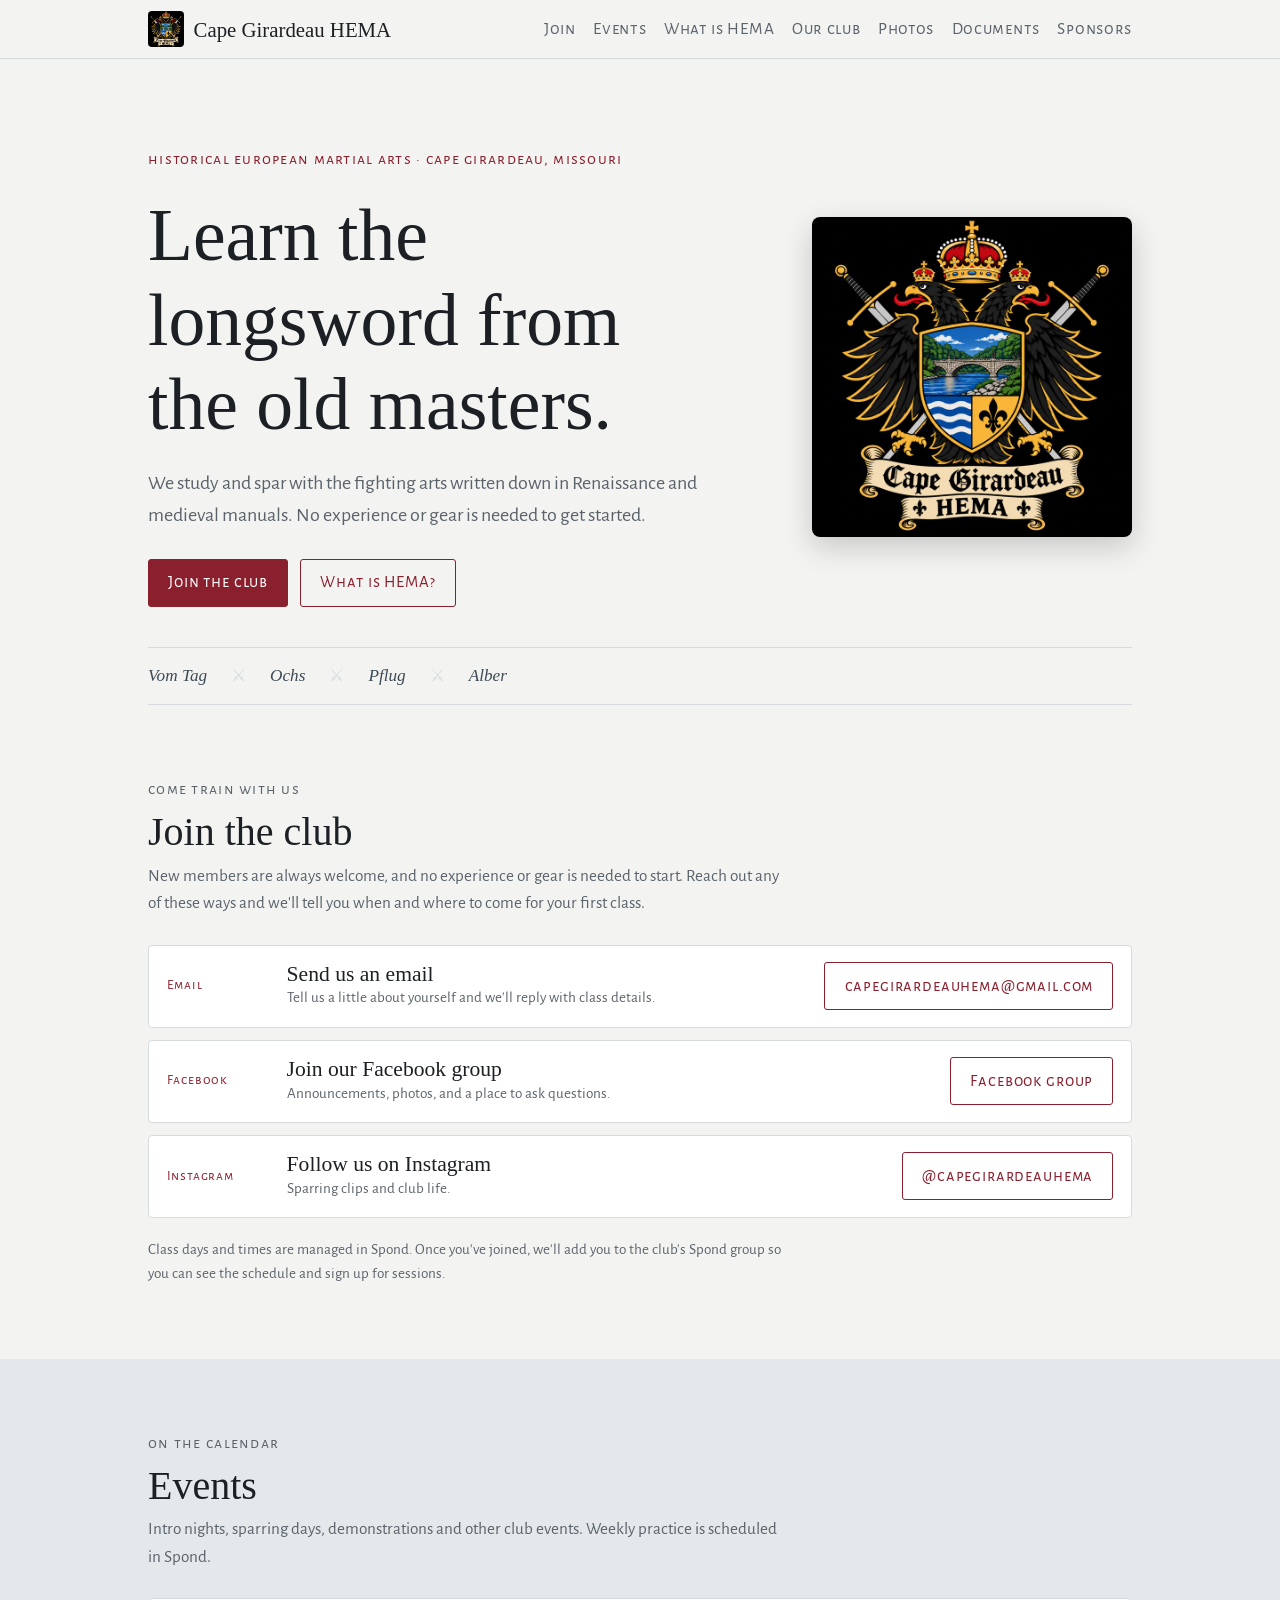
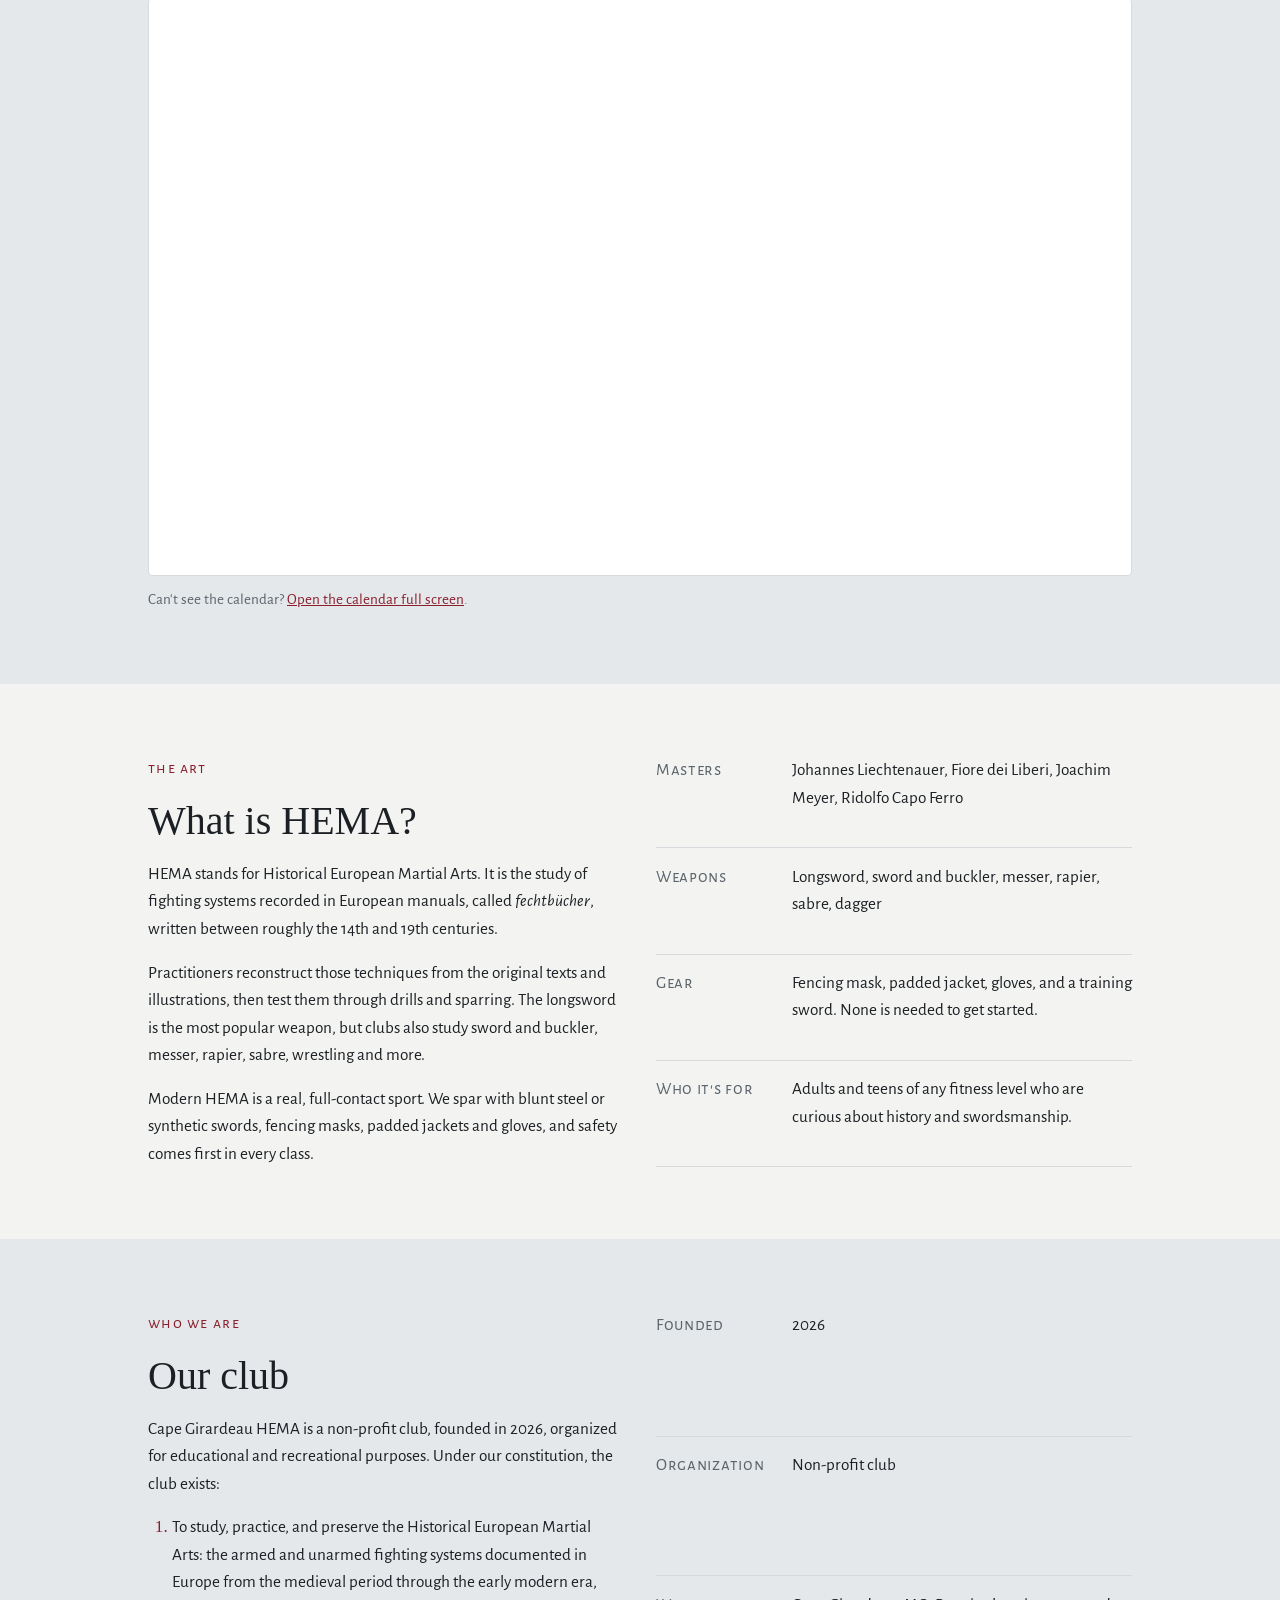
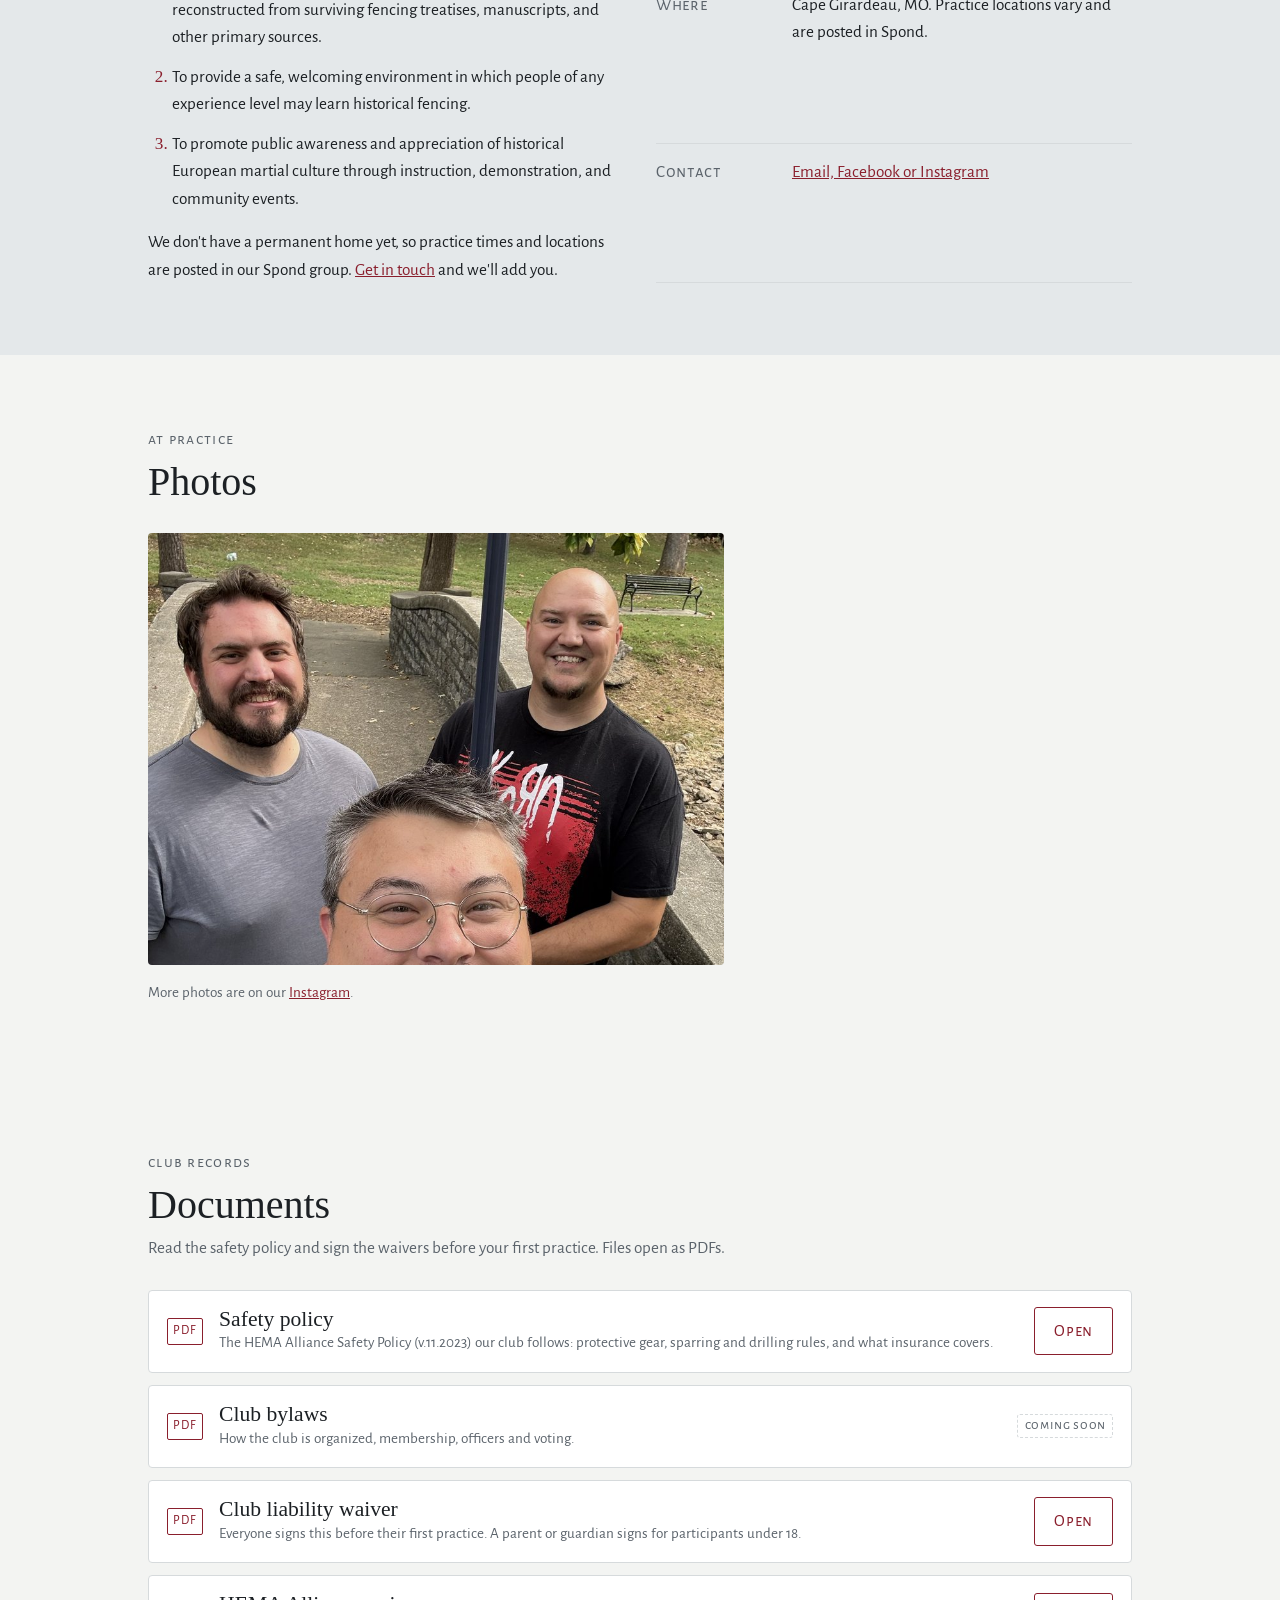
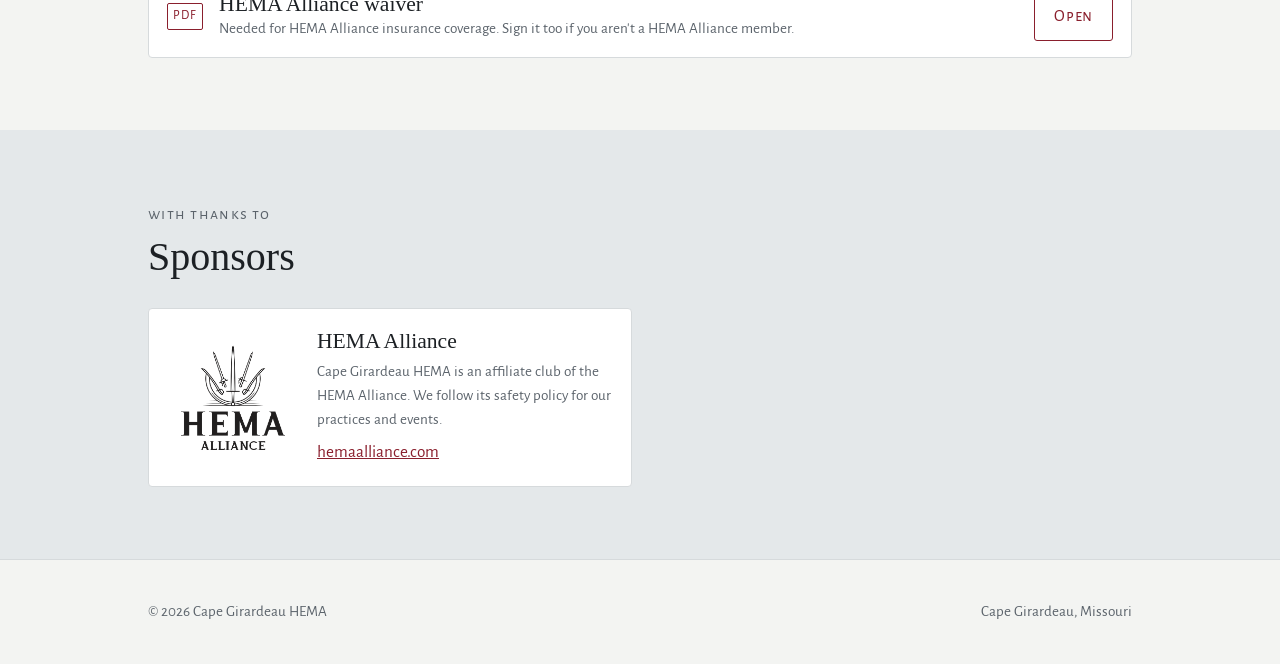
==== index.html @ b33a2246 "Link the calendar fallback to the public view, which works without a Google login Co-Authored-By: Cl" ====
<!doctype html>
<html lang="en">
<head>
<meta charset="utf-8">
<meta name="viewport" content="width=device-width, initial-scale=1, viewport-fit=cover">
<title>Cape Girardeau HEMA</title>
<meta name="description" content="Historical European martial arts classes in Cape Girardeau, Missouri. Longsword and more, beginners welcome.">
<link rel="preconnect" href="https://fonts.googleapis.com">
<link rel="preconnect" href="https://fonts.gstatic.com" crossorigin>
<link rel="stylesheet" href="https://fonts.googleapis.com/css2?family=Alegreya+Sans+SC&family=Alegreya+Sans:ital,wght@0,400;0,600;1,400&family=IM+Fell+English:ital@0;1&display=swap">
<link rel="icon" href="assets/logo-small.png" type="image/png">
<link rel="apple-touch-icon" href="assets/apple-touch-icon.png">
<link rel="stylesheet" href="assets/styles.css">
</head>
<body>
<!--PREVIEW-START-->
<nav class="site-nav" aria-label="Main">
  <div class="wrap">
    <a class="brand" href="#top">
      <img class="logo" src="assets/logo-small.png" alt="" width="36" height="36">
      Cape Girardeau HEMA
    </a>
    <ul>
      <li><a href="#join">Join</a></li>
      <li><a href="#events">Events</a></li>
      <li><a href="#hema">What is HEMA</a></li>
      <li><a href="#club">Our club</a></li>
      <li><a href="#photos">Photos</a></li>
      <li><a href="#documents">Documents</a></li>
      <li><a href="#sponsors">Sponsors</a></li>
    </ul>
  </div>
</nav>

<header class="hero" id="top">
  <div class="wrap hero-grid">
    <div class="hero-text">
    <p class="eyebrow">historical european martial arts · cape girardeau, missouri</p>
    <h1>Learn the longsword from the old masters.</h1>
    <p class="lede">We study and spar with the fighting arts written down in Renaissance and medieval manuals. No experience or gear is needed to get started.</p>
    <div class="cta-row">
      <a class="btn btn-primary" href="#join">Join the club</a>
      <a class="btn btn-secondary" href="#hema">What is HEMA?</a>
    </div>
    </div>
    <img class="hero-logo" src="assets/logo.jpg" alt="Cape Girardeau HEMA crest: a crowned double-headed eagle with crossed longswords, holding a shield showing a stone bridge over a river, waves and a fleur-de-lis" width="720" height="720">
  </div>
</header>

<div class="wrap">
  <div class="guards" aria-label="The four guards of the Liechtenauer tradition">
    <span>Vom Tag</span><span>Ochs</span><span>Pflug</span><span>Alber</span>
  </div>
</div>

<section id="join">
  <div class="wrap">
    <div class="section-head">
      <p class="eyebrow">come train with us</p>
      <h2>Join the club</h2>
      <p>New members are always welcome, and no experience or gear is needed to start. Reach out any of these ways and we'll tell you when and where to come for your first class.</p>
    </div>
    <ul class="join-ways">
      <li class="join-way">
        <span class="icon">Email</span>
        <div><h3>Send us an email</h3><p class="desc">Tell us a little about yourself and we'll reply with class details.</p></div>
        <a class="btn btn-secondary" href="mailto:capegirardeauhema@gmail.com">capegirardeauhema@gmail.com</a>
      </li>
      <li class="join-way">
        <span class="icon">Facebook</span>
        <div><h3>Join our Facebook group</h3><p class="desc">Announcements, photos, and a place to ask questions.</p></div>
        <a class="btn btn-secondary" href="https://www.facebook.com/share/g/1E4Ypmv4eF/" rel="noopener">Facebook group</a>
      </li>
      <li class="join-way">
        <span class="icon">Instagram</span>
        <div><h3>Follow us on Instagram</h3><p class="desc">Sparring clips and club life.</p></div>
        <a class="btn btn-secondary" href="https://www.instagram.com/capegirardeauhema/" rel="noopener">@capegirardeauhema</a>
      </li>
    </ul>
    <p class="form-note join-note">Class days and times are managed in Spond. Once you've joined, we'll add you to the club's Spond group so you can see the schedule and sign up for sessions.</p>
  </div>
</section>

<section id="events" class="band">
  <div class="wrap">
    <div class="section-head">
      <p class="eyebrow">on the calendar</p>
      <h2>Events</h2>
      <p>Intro nights, sparring days, demonstrations and other club events. Weekly practice is scheduled in Spond.</p>
    </div>
    <div class="calendar">
      <!--CALENDAR-START-->
      <iframe title="Cape Girardeau HEMA events calendar" src="https://calendar.google.com/calendar/embed?src=capegirardeauhema%40gmail.com&amp;ctz=America%2FChicago&amp;mode=MONTH&amp;showPrint=0&amp;showTitle=0" loading="lazy"></iframe>
      <!--CALENDAR-END-->
    </div>
    <p class="form-note calendar-note">Can't see the calendar? <a href="https://calendar.google.com/calendar/embed?src=capegirardeauhema%40gmail.com&amp;ctz=America%2FChicago&amp;mode=MONTH" target="_blank" rel="noopener">Open the calendar full screen</a>.</p>
  </div>
</section>

<section id="hema">
  <div class="wrap two-col">
    <div class="prose">
      <p class="eyebrow">the art</p>
      <h2>What is HEMA?</h2>
      <p>HEMA stands for Historical European Martial Arts. It is the study of fighting systems recorded in European manuals, called <em>fechtbücher</em>, written between roughly the 14th and 19th centuries.</p>
      <p>Practitioners reconstruct those techniques from the original texts and illustrations, then test them through drills and sparring. The longsword is the most popular weapon, but clubs also study sword and buckler, messer, rapier, sabre, wrestling and more.</p>
      <p>Modern HEMA is a real, full-contact sport. We spar with blunt steel or synthetic swords, fencing masks, padded jackets and gloves, and safety comes first in every class.</p>
    </div>
    <dl class="facts">
      <div><dt>Masters</dt><dd>Johannes Liechtenauer, Fiore dei Liberi, Joachim Meyer, Ridolfo Capo Ferro</dd></div>
      <div><dt>Weapons</dt><dd>Longsword, sword and buckler, messer, rapier, sabre, dagger</dd></div>
      <div><dt>Gear</dt><dd>Fencing mask, padded jacket, gloves, and a training sword. None is needed to get started.</dd></div>
      <div><dt>Who it's for</dt><dd>Adults and teens of any fitness level who are curious about history and swordsmanship.</dd></div>
    </dl>
  </div>
</section>

<section id="club" class="band">
  <div class="wrap two-col">
    <div class="prose">
      <p class="eyebrow">who we are</p>
      <h2>Our club</h2>
      <p>Cape Girardeau HEMA is a non-profit club, founded in 2026, organized for educational and recreational purposes. Under our constitution, the club exists:</p>
      <ol class="purposes">
        <li>To study, practice, and preserve the Historical European Martial Arts: the armed and unarmed fighting systems documented in Europe from the medieval period through the early modern era, reconstructed from surviving fencing treatises, manuscripts, and other primary sources.</li>
        <li>To provide a safe, welcoming environment in which people of any experience level may learn historical fencing.</li>
        <li>To promote public awareness and appreciation of historical European martial culture through instruction, demonstration, and community events.</li>
      </ol>
      <p>We don't have a permanent home yet, so practice times and locations are posted in our Spond group. <a href="#join">Get in touch</a> and we'll add you.</p>
    </div>
    <dl class="facts">
      <div><dt>Founded</dt><dd>2026</dd></div>
      <div><dt>Organization</dt><dd>Non-profit club</dd></div>
      <div><dt>Where</dt><dd>Cape Girardeau, MO. Practice locations vary and are posted in Spond.</dd></div>
      <div><dt>Contact</dt><dd><a href="#join">Email, Facebook or Instagram</a></dd></div>
    </dl>
  </div>
</section>

<section id="photos">
  <div class="wrap">
    <div class="section-head">
      <p class="eyebrow">at practice</p>
      <h2>Photos</h2>
    </div>
    <!-- To add a photo: save it in assets/photos/ and add another line like
         <figure class="photo"><img src="assets/photos/your-photo.jpg" alt="Short description" loading="lazy"></figure> -->
    <div class="gallery">
      <figure class="photo"><img src="assets/photos/members-at-the-park.jpg" alt="Three club members smiling together on a stone footbridge in a park" loading="lazy" style="object-position: 50% 35%"></figure>
    </div>
    <p class="form-note photo-note">More photos are on our <a href="https://www.instagram.com/capegirardeauhema/" rel="noopener">Instagram</a>.</p>
  </div>
</section>

<section id="documents">
  <div class="wrap">
    <div class="section-head">
      <p class="eyebrow">club records</p>
      <h2>Documents</h2>
      <p>Read the safety policy and sign the waivers before your first practice. Files open as PDFs.</p>
    </div>
    <ul class="docs">
      <li class="doc">
        <span class="icon">PDF</span>
        <div><h3>Safety policy</h3><p class="desc">The HEMA Alliance Safety Policy (v.11.2023) our club follows: protective gear, sparring and drilling rules, and what insurance covers.</p></div>
        <a class="btn btn-secondary" href="documents/safety-policy.pdf" target="_blank" rel="noopener">Open</a>
      </li>
      <li class="doc">
        <span class="icon">PDF</span>
        <div><h3>Club bylaws</h3><p class="desc">How the club is organized, membership, officers and voting.</p></div>
        <span class="placeholder">coming soon</span>
        <!-- When the PDF is ready, replace the span above with:
             <a class="btn btn-secondary" href="documents/bylaws.pdf" target="_blank" rel="noopener">Open</a> -->
      </li>
      <li class="doc">
        <span class="icon">PDF</span>
        <div><h3>Club liability waiver</h3><p class="desc">Everyone signs this before their first practice. A parent or guardian signs for participants under 18.</p></div>
        <a class="btn btn-secondary" href="documents/waiver.pdf" target="_blank" rel="noopener">Open</a>
      </li>
      <li class="doc">
        <span class="icon">PDF</span>
        <div><h3>HEMA Alliance waiver</h3><p class="desc">Needed for HEMA Alliance insurance coverage. Sign it too if you aren't a HEMA Alliance member.</p></div>
        <a class="btn btn-secondary" href="documents/hema-alliance-waiver.pdf" target="_blank" rel="noopener">Open</a>
      </li>
    </ul>
  </div>
</section>

<section id="sponsors" class="band">
  <div class="wrap">
    <div class="section-head">
      <p class="eyebrow">with thanks to</p>
      <h2>Sponsors</h2>
    </div>
    <ul class="sponsors">
      <li class="sponsor">
        <a class="sponsor-logo" href="https://www.hemaalliance.com/" rel="noopener" aria-label="HEMA Alliance website">
          <img src="assets/sponsors/hema-alliance.png" alt="HEMA Alliance logo" width="393" height="400">
        </a>
        <div>
          <h3>HEMA Alliance</h3>
          <p class="desc">Cape Girardeau HEMA is an affiliate club of the HEMA Alliance. We follow its safety policy for our practices and events.</p>
          <a href="https://www.hemaalliance.com/" rel="noopener">hemaalliance.com</a>
        </div>
      </li>
    </ul>
  </div>
</section>

<footer>
  <div class="wrap">
    <p>© <span id="year">2026</span> Cape Girardeau HEMA</p>
    <p>Cape Girardeau, Missouri</p>
  </div>
</footer>
<!--PREVIEW-END-->
<script src="assets/site.js"></script>
</body>
</html>
---- assets/styles.css ----
/* Layout: one long page, a narrow reading column with full-width section bands; sticky top nav. */
:root {
  --bg: #f3f4f2;
  --surface: #ffffff;
  --ink: #1c2024;
  --muted: #5b636b;
  --line: #d6dadc;
  --accent: #8a1f2d;      /* heraldic crimson */
  --accent-ink: #ffffff;
  --steel: #3d4a55;       /* blade steel, used for the band sections */
  --band-bg: #e4e8ea;
  --ok: #2f6b45;
  --font-display: "IM Fell English", "Iowan Old Style", Georgia, serif;
  --font-body: "Alegreya Sans", "Segoe UI", system-ui, sans-serif;
  --font-label: "Alegreya Sans SC", "Alegreya Sans", system-ui, sans-serif;
  color-scheme: light;
}
@media (prefers-color-scheme: dark) {
  :root:not([data-theme="light"]) {
    --bg: #15181b; --surface: #1d2125; --ink: #e8eaeb; --muted: #a2abb3; --line: #2f353b;
    --accent: #d05a68; --accent-ink: #15181b; --steel: #b9c5cf; --band-bg: #1a1e22; --ok: #6fbf8a;
    color-scheme: dark;
  }
}
:root[data-theme="dark"] {
  --bg: #15181b; --surface: #1d2125; --ink: #e8eaeb; --muted: #a2abb3; --line: #2f353b;
  --accent: #d05a68; --accent-ink: #15181b; --steel: #b9c5cf; --band-bg: #1a1e22; --ok: #6fbf8a;
  color-scheme: dark;
}

* { box-sizing: border-box; }
html { scroll-behavior: smooth; scroll-padding-top: 4.5rem; }
@media (prefers-reduced-motion: reduce) { html { scroll-behavior: auto; } }
body {
  margin: 0; background: var(--bg); color: var(--ink);
  font-family: var(--font-body); font-size: 1.075rem; line-height: 1.6;
}
a { color: var(--accent); }
a:focus-visible, button:focus-visible, input:focus-visible, select:focus-visible, textarea:focus-visible {
  outline: 2px solid var(--accent); outline-offset: 2px;
}
h1, h2, h3 { font-family: var(--font-display); font-weight: 400; line-height: 1.15; text-wrap: balance; margin: 0; }
h2 { font-size: clamp(1.9rem, 4vw, 2.5rem); }
h3 { font-size: 1.35rem; }
p { margin: 0; }
.wrap { max-width: 64rem; margin: 0 auto; padding-inline: 1.25rem; }
.prose { max-width: 40rem; display: grid; gap: 1rem; }
.eyebrow {
  font-family: var(--font-label); text-transform: lowercase; letter-spacing: .08em;
  font-size: 1rem; color: var(--accent);
}
.placeholder {
  display: inline-block; font-family: var(--font-label); font-size: .85rem; letter-spacing: .05em;
  color: var(--muted); border: 1px dashed var(--line); border-radius: 3px; padding: 0 .4rem;
}

/* Nav */
.site-nav {
  position: sticky; top: env(safe-area-inset-top, 0px); z-index: 10;
  background: var(--bg); border-bottom: 1px solid var(--line);
}
.site-nav .wrap { display: flex; flex-wrap: wrap; align-items: center; justify-content: space-between; gap: .5rem 1.5rem; padding-block: .7rem; }
.brand { font-family: var(--font-display); font-size: 1.3rem; color: var(--ink); text-decoration: none; }
.site-nav ul { list-style: none; margin: 0; padding: 0; display: flex; flex-wrap: wrap; gap: .25rem 1.1rem; }
.site-nav ul a { color: var(--muted); text-decoration: none; font-family: var(--font-label); letter-spacing: .04em; }
.site-nav ul a:hover { color: var(--ink); }

/* Hero */
.hero { padding-block: clamp(3rem, 8vw, 5.5rem) 2.5rem; }
.hero .wrap { display: grid; gap: 1.25rem; }
.hero h1 { font-size: clamp(2.6rem, 8vw, 4.6rem); max-width: 14ch; }
.hero .lede { font-size: 1.25rem; color: var(--muted); max-width: 36rem; }
.cta-row { display: flex; flex-wrap: wrap; gap: .75rem; margin-top: .5rem; }
.btn {
  display: inline-block; font: inherit; font-family: var(--font-label); letter-spacing: .05em; font-size: 1.05rem;
  padding: .6rem 1.2rem; border-radius: 3px; border: 1px solid var(--accent); cursor: pointer; text-decoration: none;
}
.btn-primary { background: var(--accent); color: var(--accent-ink); }
.btn-secondary { background: transparent; color: var(--accent); }

/* Guard strip: the four Liechtenauer guards, a crossed-blade rule */
.guards {
  display: flex; flex-wrap: wrap; gap: .25rem 1.5rem; padding-block: .9rem;
  border-block: 1px solid var(--line); font-family: var(--font-display); font-style: italic; color: var(--steel);
}
.guards span + span::before { content: "⚔"; font-style: normal; color: var(--line); margin-right: 1.5rem; }
@media (max-width: 30rem) { .guards span + span::before { margin-right: .75rem; } .guards { gap: .25rem .75rem; } }

/* Sections */
section { padding-block: clamp(2.75rem, 6vw, 4.5rem); }
section.band { background: var(--band-bg); }
.section-head { display: grid; gap: .4rem; margin-bottom: 1.75rem; }
.section-head p { color: var(--muted); max-width: 40rem; }

.two-col { display: grid; gap: 2rem; grid-template-columns: repeat(auto-fit, minmax(min(100%, 18rem), 1fr)); }
.two-col > * { min-width: 0; }

.facts { display: grid; gap: .9rem; margin: 0; }
.facts div { display: grid; grid-template-columns: 7.5rem 1fr; gap: 1rem; border-bottom: 1px solid var(--line); padding-bottom: .9rem; }
.facts dt { font-family: var(--font-label); letter-spacing: .04em; color: var(--muted); }
.facts dd { margin: 0; }

/* Schedule */
.table-wrap { overflow-x: auto; border: 1px solid var(--line); border-radius: 4px; background: var(--surface); }
table { width: 100%; border-collapse: collapse; font-variant-numeric: tabular-nums; }
th, td { text-align: left; padding: .75rem 1rem; border-bottom: 1px solid var(--line); vertical-align: top; }
th { font-family: var(--font-label); font-weight: 400; letter-spacing: .05em; color: var(--muted); }
tr:last-child td { border-bottom: 0; }
td .level { font-family: var(--font-label); font-size: .9rem; color: var(--muted); display: block; }

/* Signup form */
.signup { margin-top: 2.25rem; background: var(--surface); border: 1px solid var(--line); border-radius: 4px; padding: 1.5rem; display: grid; gap: 1.1rem; }
.form-grid { display: grid; gap: 1rem; grid-template-columns: repeat(auto-fit, minmax(min(100%, 14rem), 1fr)); }
.field { display: grid; gap: .3rem; min-width: 0; }
.field.full { grid-column: 1 / -1; }
label, legend { font-family: var(--font-label); letter-spacing: .04em; color: var(--muted); }
input, select, textarea {
  font: inherit; color: var(--ink); background: var(--bg); width: 100%;
  border: 1px solid var(--line); border-radius: 3px; padding: .55rem .7rem;
}
textarea { min-height: 5rem; resize: vertical; }
.check { display: flex; gap: .6rem; align-items: flex-start; }
.check input { width: auto; margin-top: .35rem; }
.check label { font-family: var(--font-body); letter-spacing: 0; color: var(--ink); }
.form-note { color: var(--muted); font-size: .95rem; }
.form-status { color: var(--ok); font-weight: 600; }
.hidden-field { position: absolute; left: -9999px; }

/* Documents */
.docs { list-style: none; margin: 0; padding: 0; display: grid; gap: .75rem; }
.doc {
  display: grid; grid-template-columns: auto 1fr auto; gap: 1rem; align-items: center;
  background: var(--surface); border: 1px solid var(--line); border-radius: 4px; padding: 1rem 1.1rem;
}
.doc > div { min-width: 0; }
.doc .icon { font-family: var(--font-label); font-size: .8rem; letter-spacing: .06em; color: var(--accent); border: 1px solid var(--accent); border-radius: 2px; padding: .15rem .35rem; }
.doc .desc { color: var(--muted); font-size: .95rem; }
@media (max-width: 30rem) { .doc { grid-template-columns: 1fr; } .doc .icon { justify-self: start; } }

footer { padding-block: 2.5rem; border-top: 1px solid var(--line); color: var(--muted); font-size: .95rem; }
footer .wrap { display: flex; flex-wrap: wrap; justify-content: space-between; gap: 1rem; }

/* Join the club */
.join-ways { list-style: none; margin: 0; padding: 0; display: grid; gap: .75rem; }
.join-way {
  display: grid; grid-template-columns: 6.5rem 1fr auto; gap: 1rem; align-items: center;
  background: var(--surface); border: 1px solid var(--line); border-radius: 4px; padding: 1rem 1.1rem;
}
.join-way > div { min-width: 0; }
.join-way .icon { font-family: var(--font-label); font-size: .85rem; letter-spacing: .06em; color: var(--accent); }
.join-way .desc { color: var(--muted); font-size: .95rem; }
.join-way .btn { overflow-wrap: anywhere; }
.join-note { margin-top: 1.25rem; max-width: 40rem; }
@media (max-width: 34rem) { .join-way { grid-template-columns: 1fr; } }

/* Constitution purposes */
.purposes { margin: 0; padding-left: 1.5rem; display: grid; gap: .75rem; }
.purposes li::marker { font-family: var(--font-display); color: var(--accent); }

/* Events calendar (Google Calendar embed) */
.calendar { background: var(--surface); border: 1px solid var(--line); border-radius: 4px; overflow: hidden; }
.calendar iframe { display: block; width: 100%; height: 36rem; border: 0; }
.calendar-preview { padding: 2.5rem 1.5rem; text-align: center; color: var(--muted); display: grid; gap: .5rem; justify-items: center; }
.calendar-preview strong { font-family: var(--font-display); font-weight: 400; font-size: 1.4rem; color: var(--ink); }
.calendar-note { margin-top: .75rem; }

/* Logo */
.brand { display: inline-flex; align-items: center; gap: .6rem; }
.logo { width: 2.25rem; height: 2.25rem; border-radius: 4px; flex: none; }
.hero-grid { grid-template-columns: minmax(0, 1fr) auto; align-items: center; gap: 2rem 3rem; }
.hero-text { display: grid; gap: 1.25rem; min-width: 0; }
.hero-logo { width: clamp(12rem, 28vw, 20rem); height: auto; max-width: 100%; border-radius: 8px; box-shadow: 0 10px 30px rgb(0 0 0 / .18); }
@media (max-width: 44rem) { .hero-grid { grid-template-columns: 1fr; } .hero-logo { order: -1; width: 11rem; } }

/* Photo gallery */
.gallery { display: grid; gap: 1rem; grid-template-columns: repeat(auto-fill, minmax(min(100%, 16rem), 1fr)); }
.gallery:has(> .photo:only-child) { grid-template-columns: minmax(0, 36rem); }
.photo-note { margin-top: 1rem; }
.photo { margin: 0; aspect-ratio: 4 / 3; max-width: 100%; border-radius: 4px; overflow: hidden; background: var(--band-bg); }
.photo img { width: 100%; height: 100%; object-fit: cover; display: block; }
.photo-slot {
  width: 100%; height: 100%; display: grid; place-items: center; border: 1.5px dashed var(--line); border-radius: 4px;
  font-family: var(--font-label); letter-spacing: .05em; color: var(--muted);
}

/* Sponsors */
.sponsors { list-style: none; margin: 0; padding: 0; display: grid; gap: 1rem; grid-template-columns: repeat(auto-fill, minmax(min(100%, 26rem), 1fr)); }
.sponsor {
  display: grid; grid-template-columns: 8rem 1fr; gap: 1.25rem; align-items: center;
  background: var(--surface); border: 1px solid var(--line); border-radius: 4px; padding: 1.25rem;
}
.sponsor > div { min-width: 0; display: grid; gap: .35rem; }
.sponsor .desc { color: var(--muted); font-size: .95rem; }
/* White tile keeps dark sponsor logos legible in dark mode */
.sponsor-logo { display: grid; place-items: center; aspect-ratio: 1; max-width: 100%; text-decoration: none; background: #ffffff; border-radius: 4px; padding: .75rem; }
.sponsor-logo img { width: 100%; height: 100%; object-fit: contain; }
.sponsor-logo .logo-slot {
  width: 100%; height: 100%; display: grid; place-items: center; padding: .5rem; text-align: center;
  border: 1.5px dashed var(--line); border-radius: 4px; font-family: var(--font-label); font-size: .85rem; color: var(--muted);
}
@media (max-width: 30rem) { .sponsor { grid-template-columns: 1fr; } .sponsor-logo { width: 7rem; } }
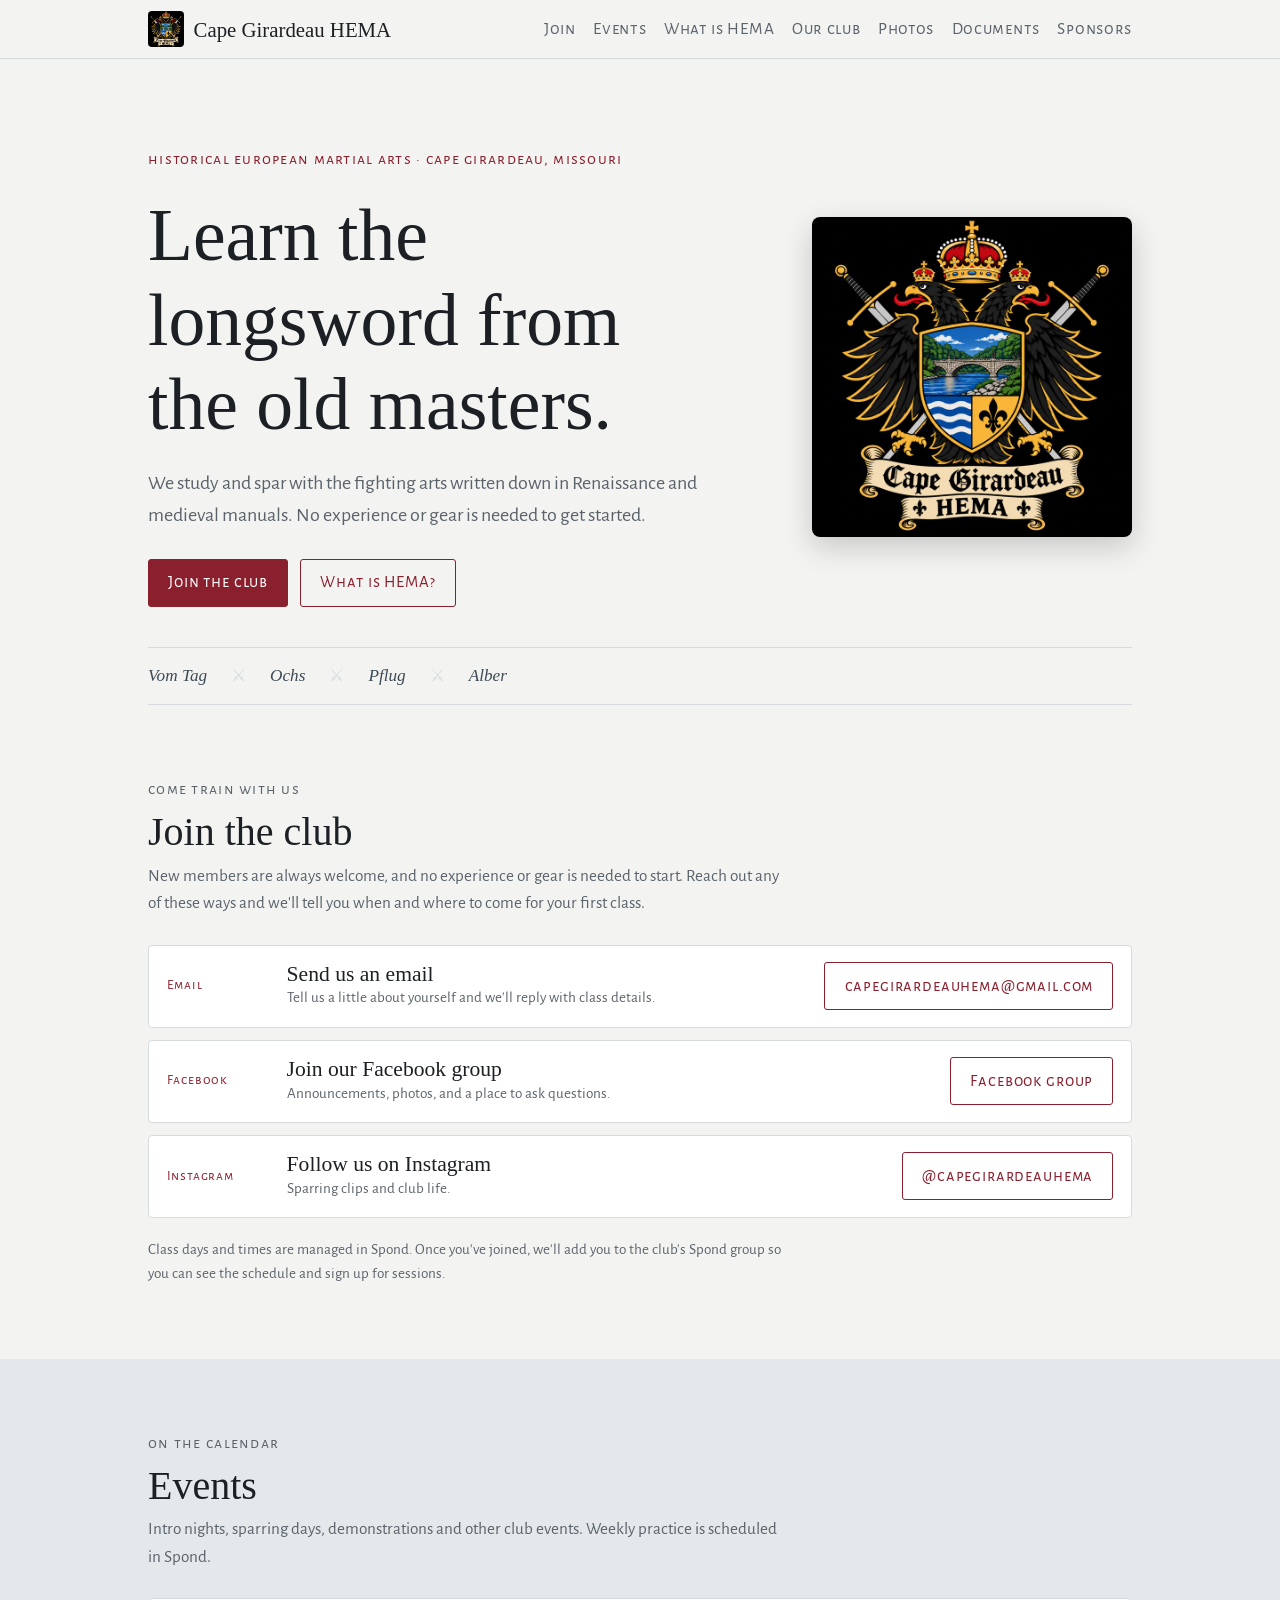
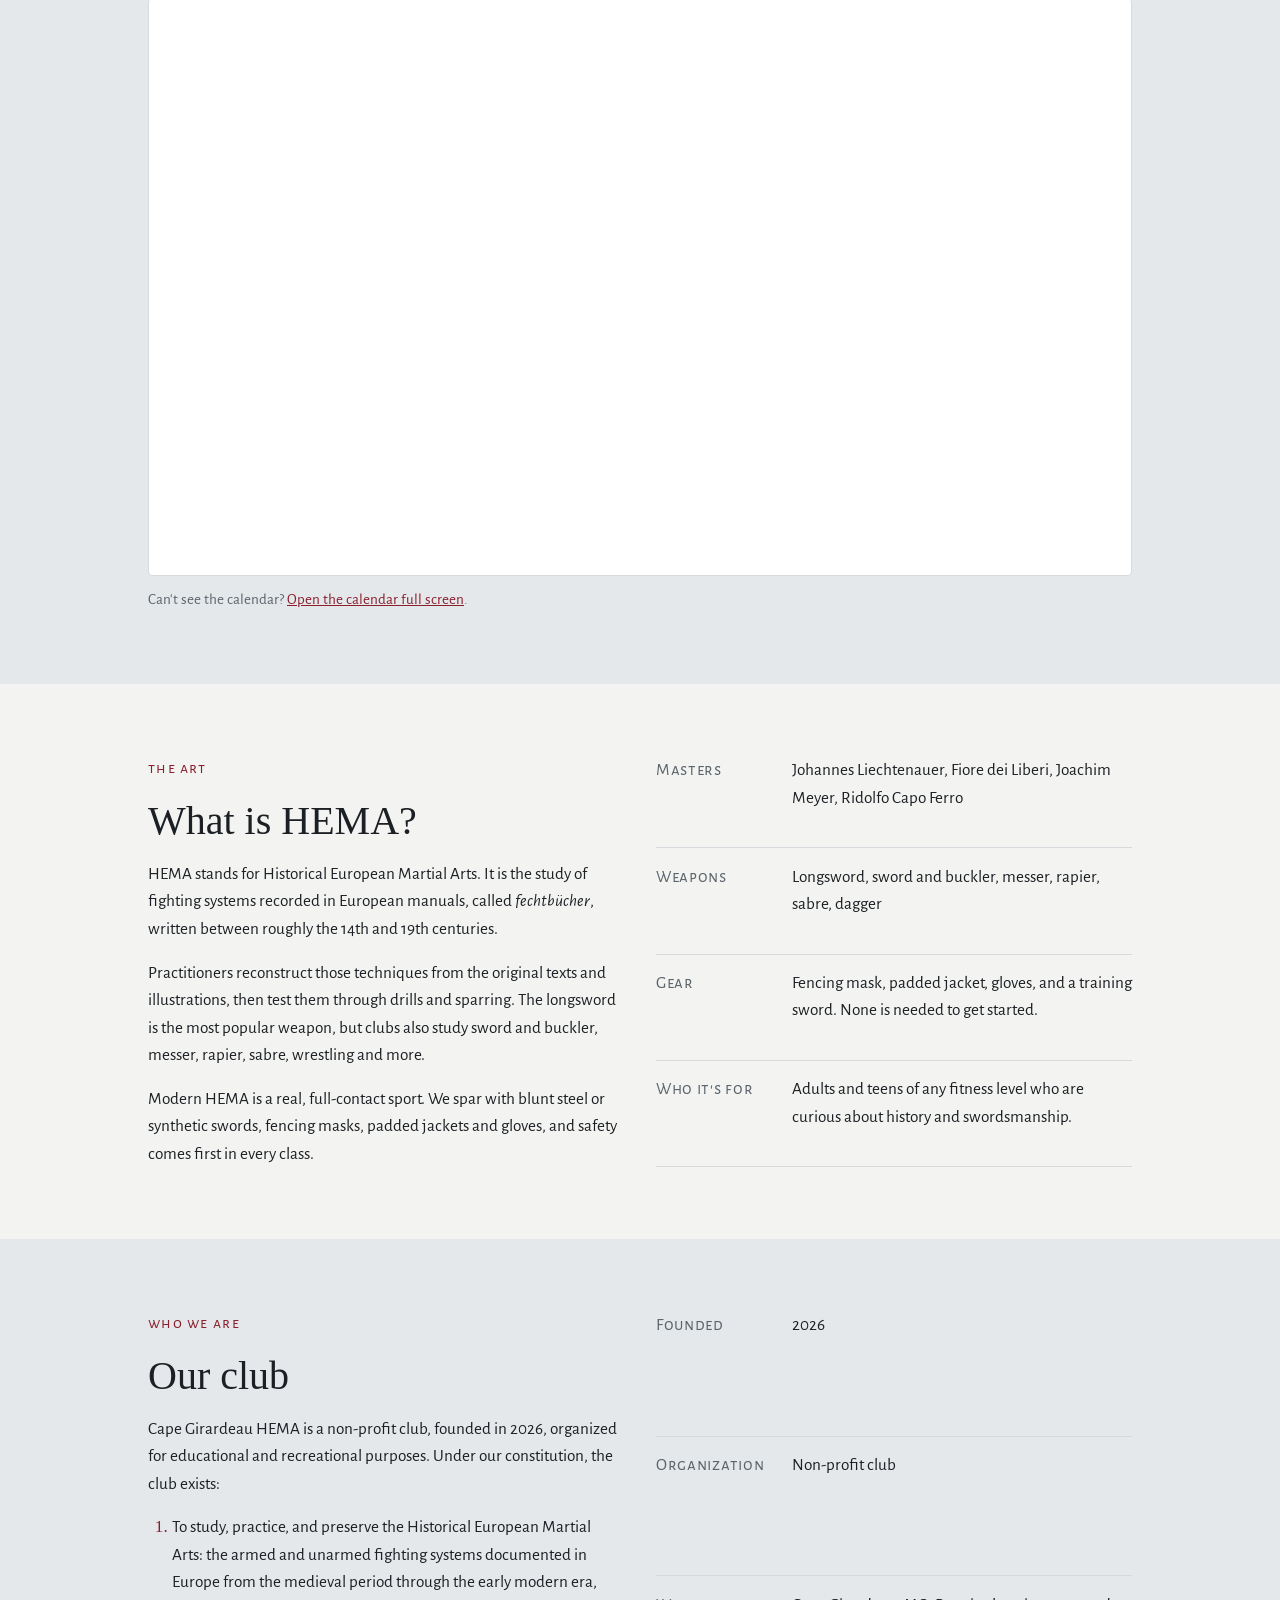
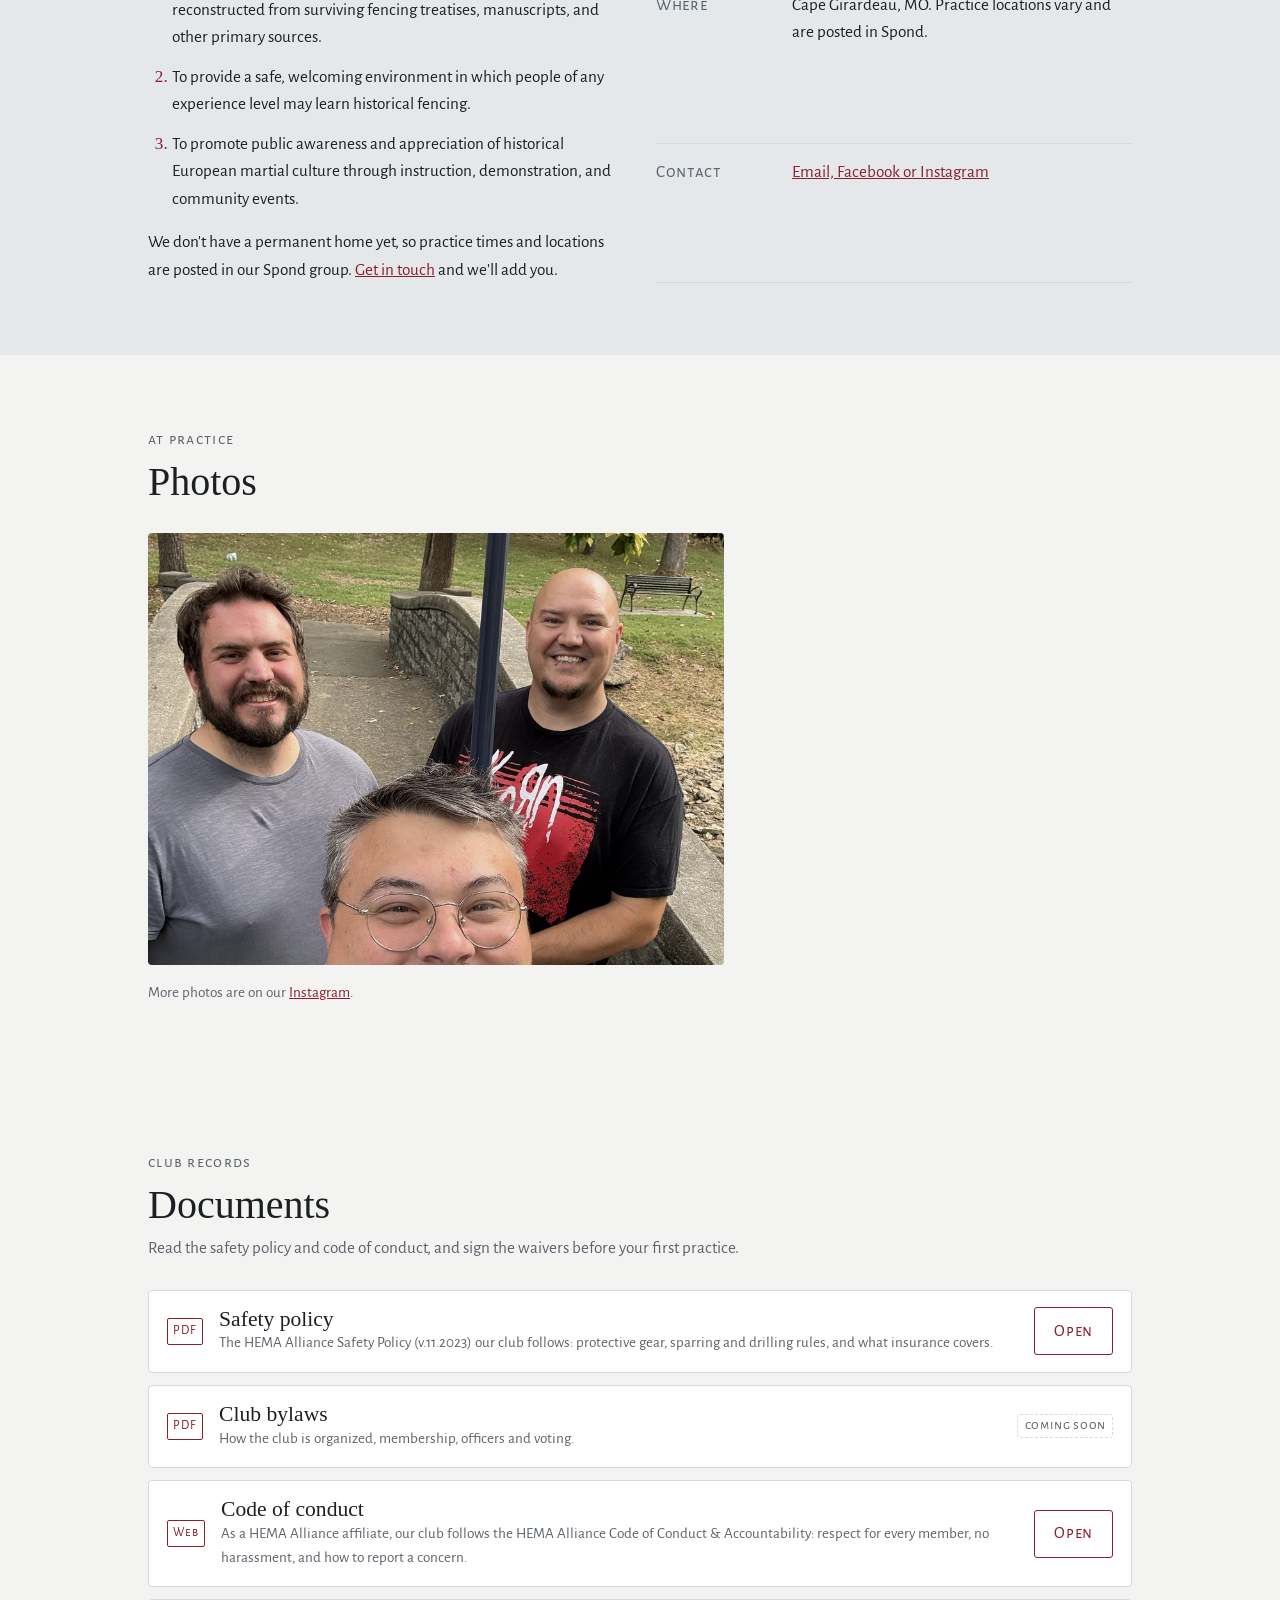
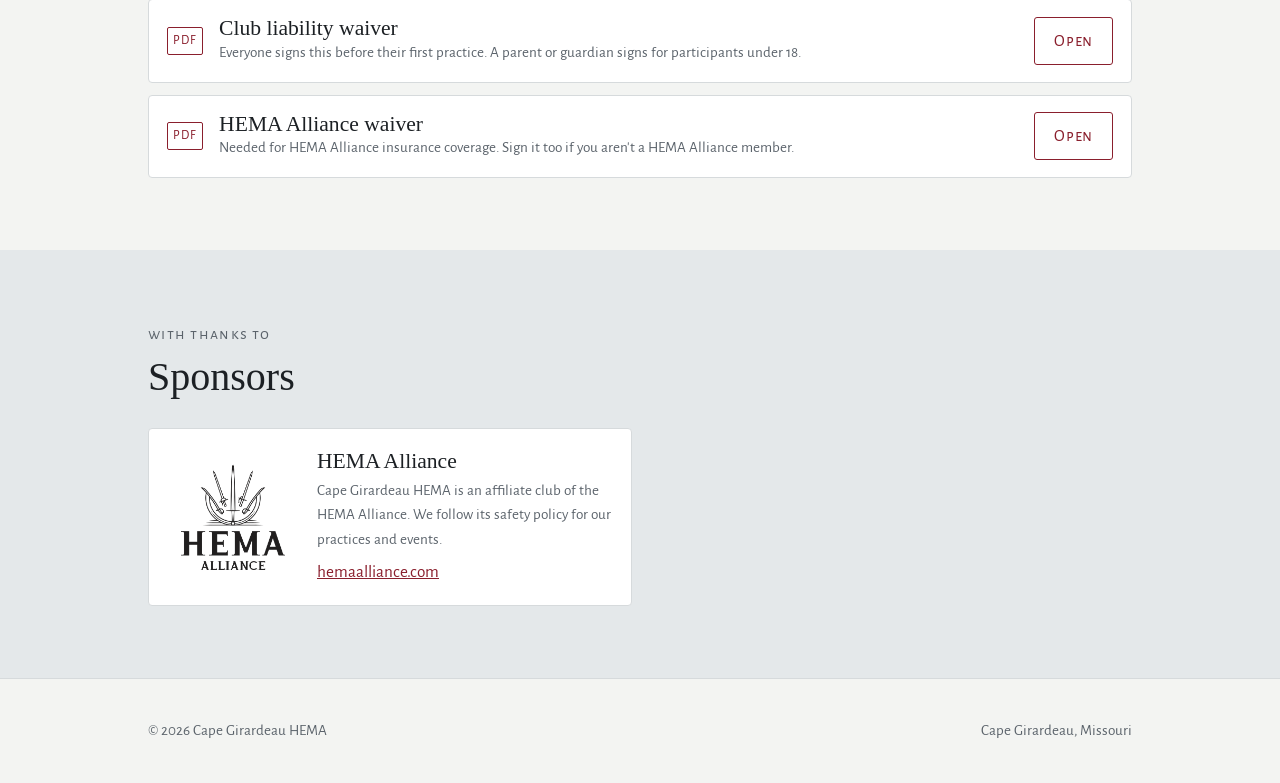
==== commit 7915f5c4: "Add the HEMA Alliance code of conduct to Documents Co-Authored-By: Claude Opus 5.5 (1M context) <nor" ====
--- a/index.html
+++ b/index.html
@@ -90,10 +90,10 @@
     </div>
     <div class="calendar">
       <!--CALENDAR-START-->
-      <iframe title="Cape Girardeau HEMA events calendar" src="https://calendar.google.com/calendar/embed?src=capegirardeauhema%40gmail.com&amp;ctz=America%2FChicago&amp;mode=MONTH&amp;showPrint=0&amp;showTitle=0" loading="lazy"></iframe>
+      <iframe title="Cape Girardeau HEMA events calendar" src="https://calendar.google.com/calendar/embed?src=35ca1e43f03e165513a16e1e7ab0819332c35708db0e867ef0d70983cf68b0b8%40group.calendar.google.com&amp;ctz=America%2FChicago&amp;mode=MONTH&amp;showPrint=0&amp;showTitle=0" loading="lazy"></iframe>
       <!--CALENDAR-END-->
     </div>
-    <p class="form-note calendar-note">Can't see the calendar? <a href="https://calendar.google.com/calendar/embed?src=capegirardeauhema%40gmail.com&amp;ctz=America%2FChicago&amp;mode=MONTH" target="_blank" rel="noopener">Open the calendar full screen</a>.</p>
+    <p class="form-note calendar-note">Can't see the calendar? <a href="https://calendar.google.com/calendar/embed?src=35ca1e43f03e165513a16e1e7ab0819332c35708db0e867ef0d70983cf68b0b8%40group.calendar.google.com&amp;ctz=America%2FChicago&amp;mode=MONTH" target="_blank" rel="noopener">Open the calendar full screen</a>.</p>
   </div>
 </section>
 
@@ -157,7 +157,7 @@
     <div class="section-head">
       <p class="eyebrow">club records</p>
       <h2>Documents</h2>
-      <p>Read the safety policy and sign the waivers before your first practice. Files open as PDFs.</p>
+      <p>Read the safety policy and code of conduct, and sign the waivers before your first practice.</p>
     </div>
     <ul class="docs">
       <li class="doc">
@@ -171,6 +171,11 @@
         <span class="placeholder">coming soon</span>
         <!-- When the PDF is ready, replace the span above with:
              <a class="btn btn-secondary" href="documents/bylaws.pdf" target="_blank" rel="noopener">Open</a> -->
+      </li>
+      <li class="doc">
+        <span class="icon">Web</span>
+        <div><h3>Code of conduct</h3><p class="desc">As a HEMA Alliance affiliate, our club follows the HEMA Alliance Code of Conduct &amp; Accountability: respect for every member, no harassment, and how to report a concern.</p></div>
+        <a class="btn btn-secondary" href="https://www.hemaalliance.com/provisional-code-of-conduct-and-safespace" target="_blank" rel="noopener">Open</a>
       </li>
       <li class="doc">
         <span class="icon">PDF</span>
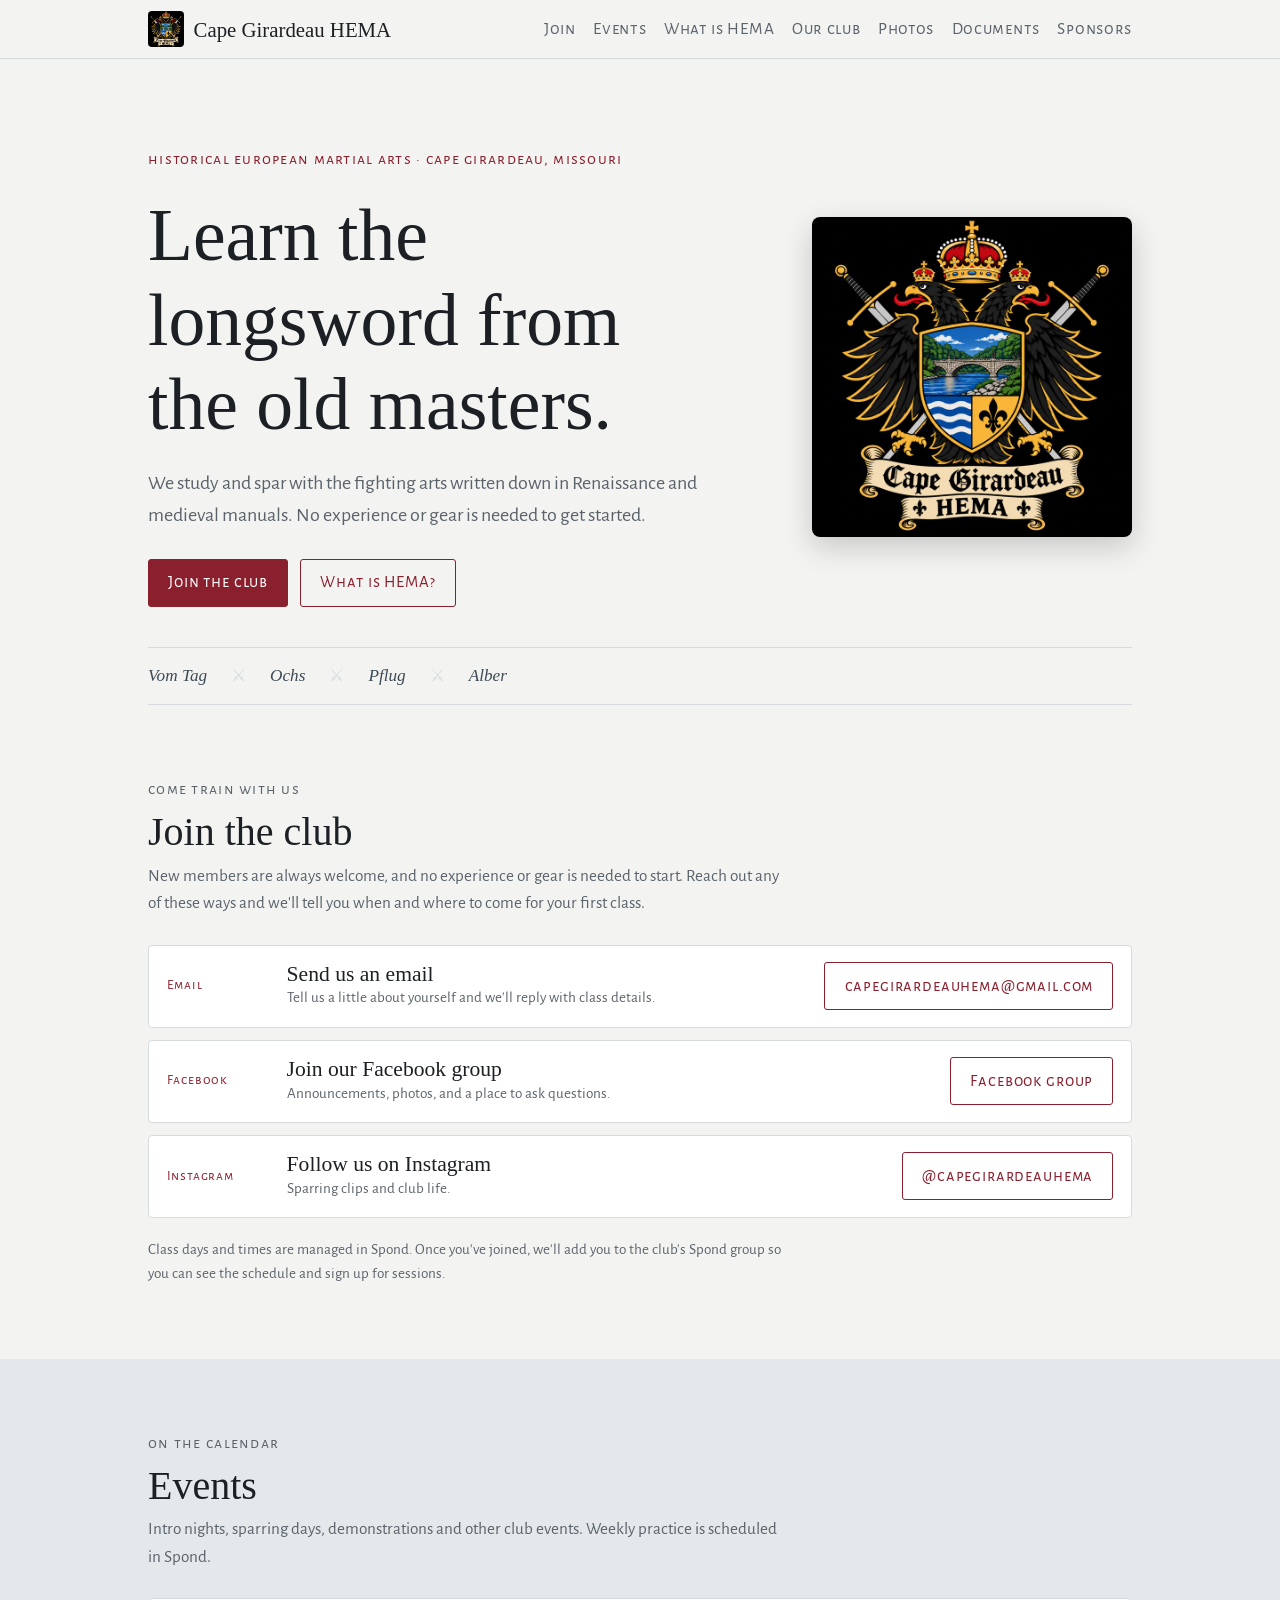
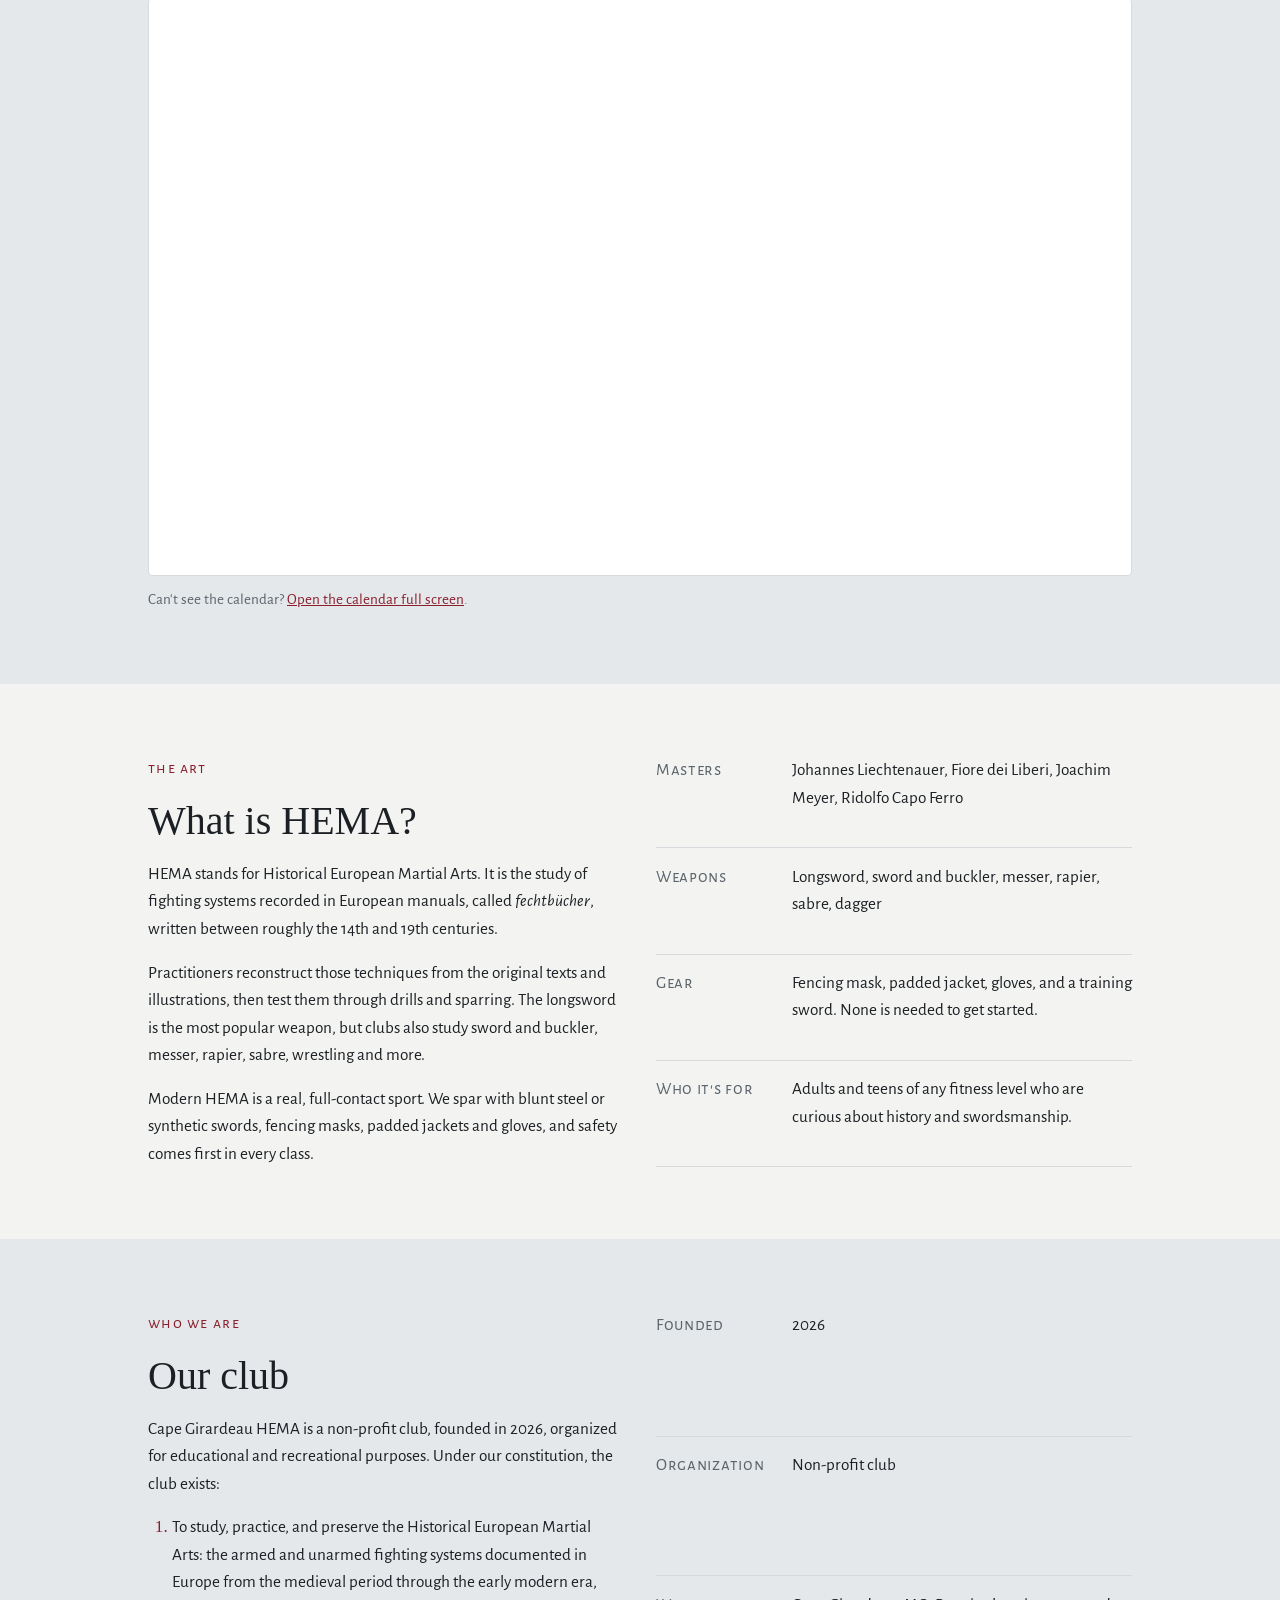
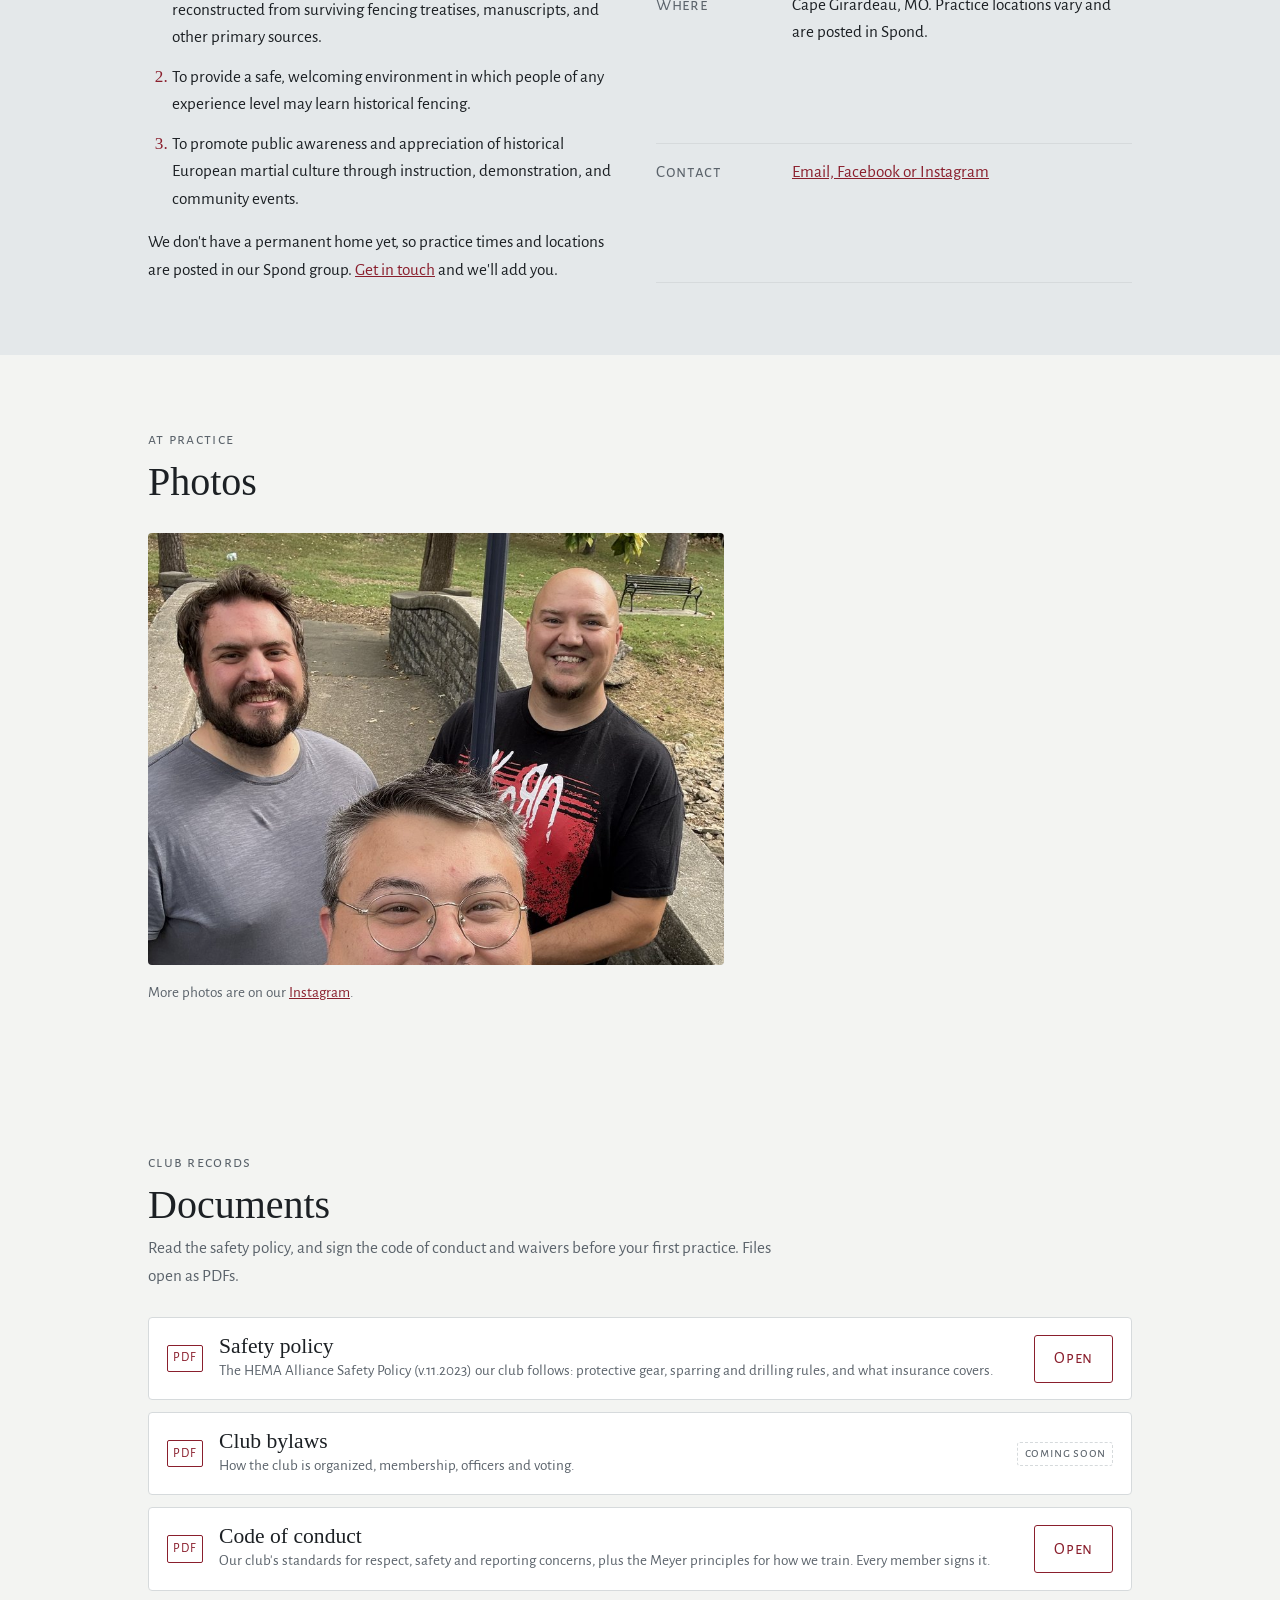
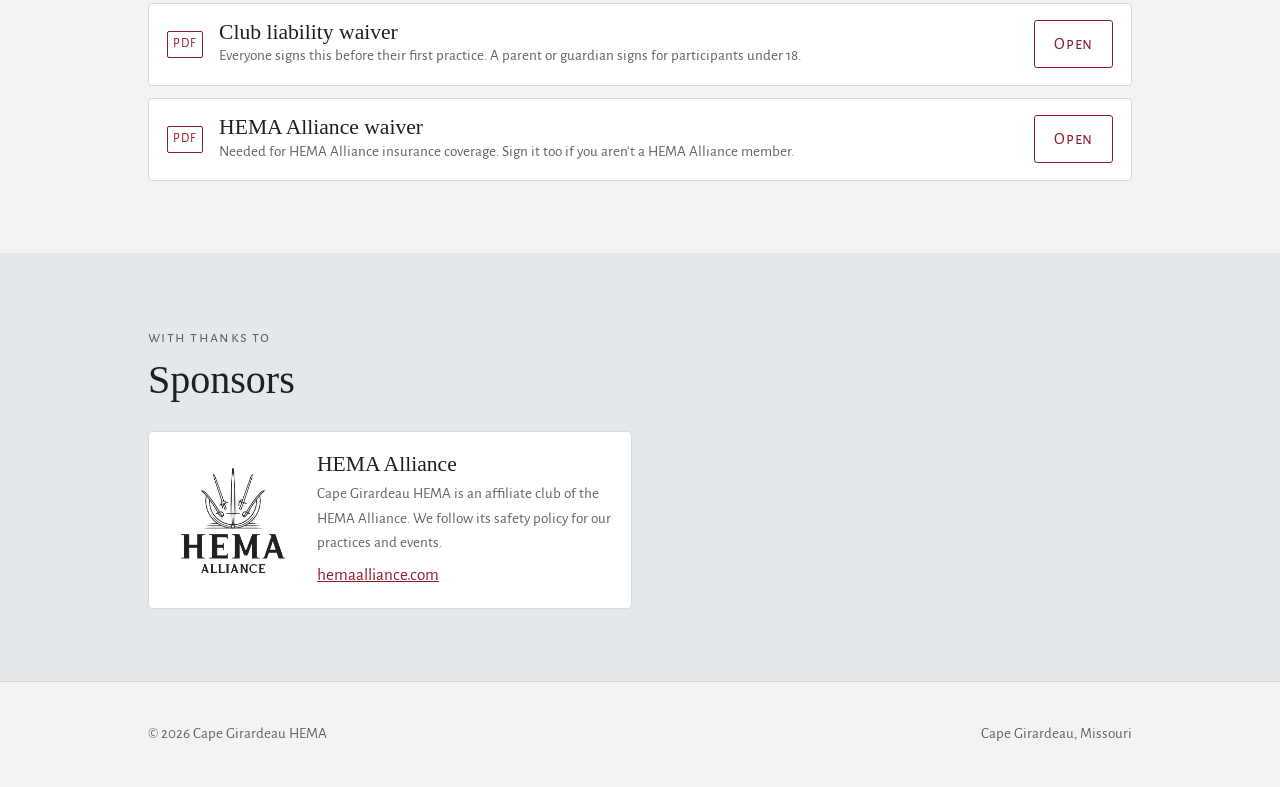
==== commit 483d8373: "Replace the HEMA Alliance code of conduct link with the club's own code of conduct Co-Authored-By: C" ====
--- a/index.html
+++ b/index.html
@@ -157,7 +157,7 @@
     <div class="section-head">
       <p class="eyebrow">club records</p>
       <h2>Documents</h2>
-      <p>Read the safety policy and code of conduct, and sign the waivers before your first practice.</p>
+      <p>Read the safety policy, and sign the code of conduct and waivers before your first practice. Files open as PDFs.</p>
     </div>
     <ul class="docs">
       <li class="doc">
@@ -173,9 +173,9 @@
              <a class="btn btn-secondary" href="documents/bylaws.pdf" target="_blank" rel="noopener">Open</a> -->
       </li>
       <li class="doc">
-        <span class="icon">Web</span>
-        <div><h3>Code of conduct</h3><p class="desc">As a HEMA Alliance affiliate, our club follows the HEMA Alliance Code of Conduct &amp; Accountability: respect for every member, no harassment, and how to report a concern.</p></div>
-        <a class="btn btn-secondary" href="https://www.hemaalliance.com/provisional-code-of-conduct-and-safespace" target="_blank" rel="noopener">Open</a>
+        <span class="icon">PDF</span>
+        <div><h3>Code of conduct</h3><p class="desc">Our club's standards for respect, safety and reporting concerns, plus the Meyer principles for how we train. Every member signs it.</p></div>
+        <a class="btn btn-secondary" href="documents/code-of-conduct.pdf" target="_blank" rel="noopener">Open</a>
       </li>
       <li class="doc">
         <span class="icon">PDF</span>
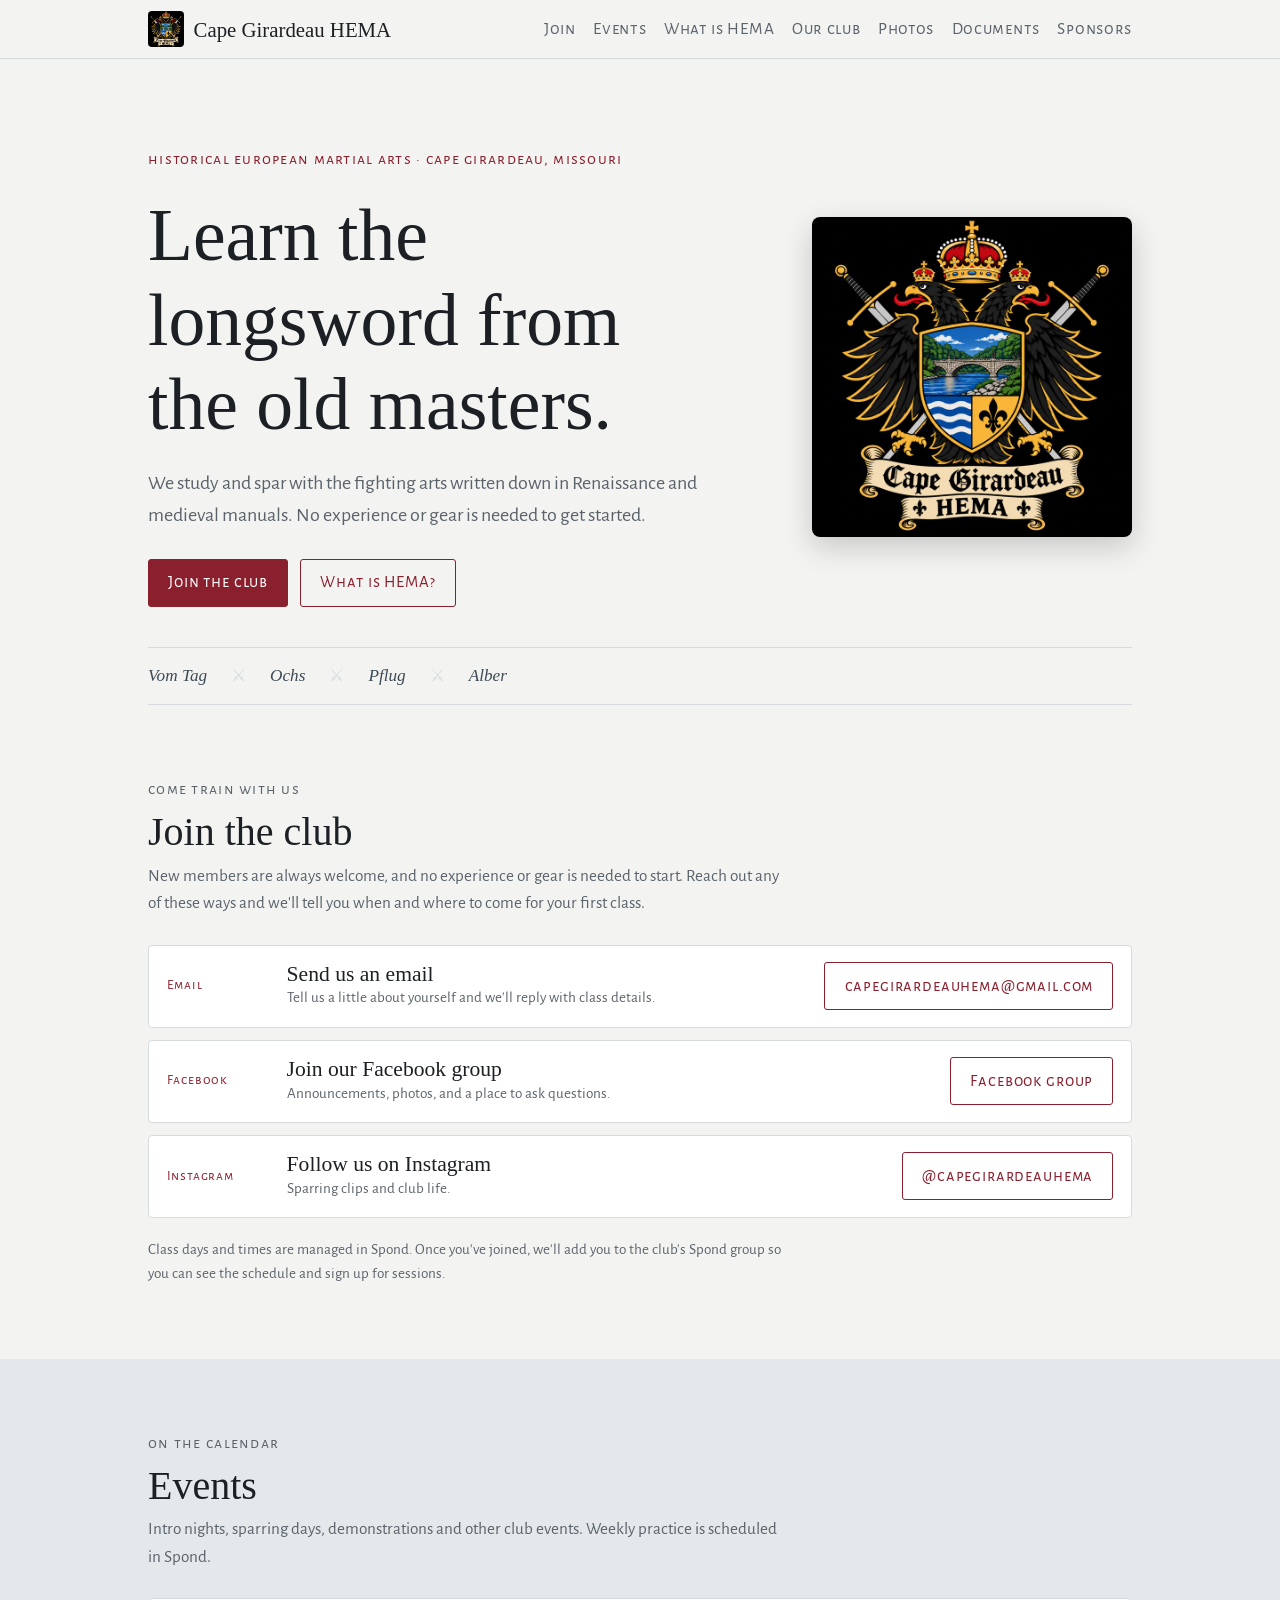
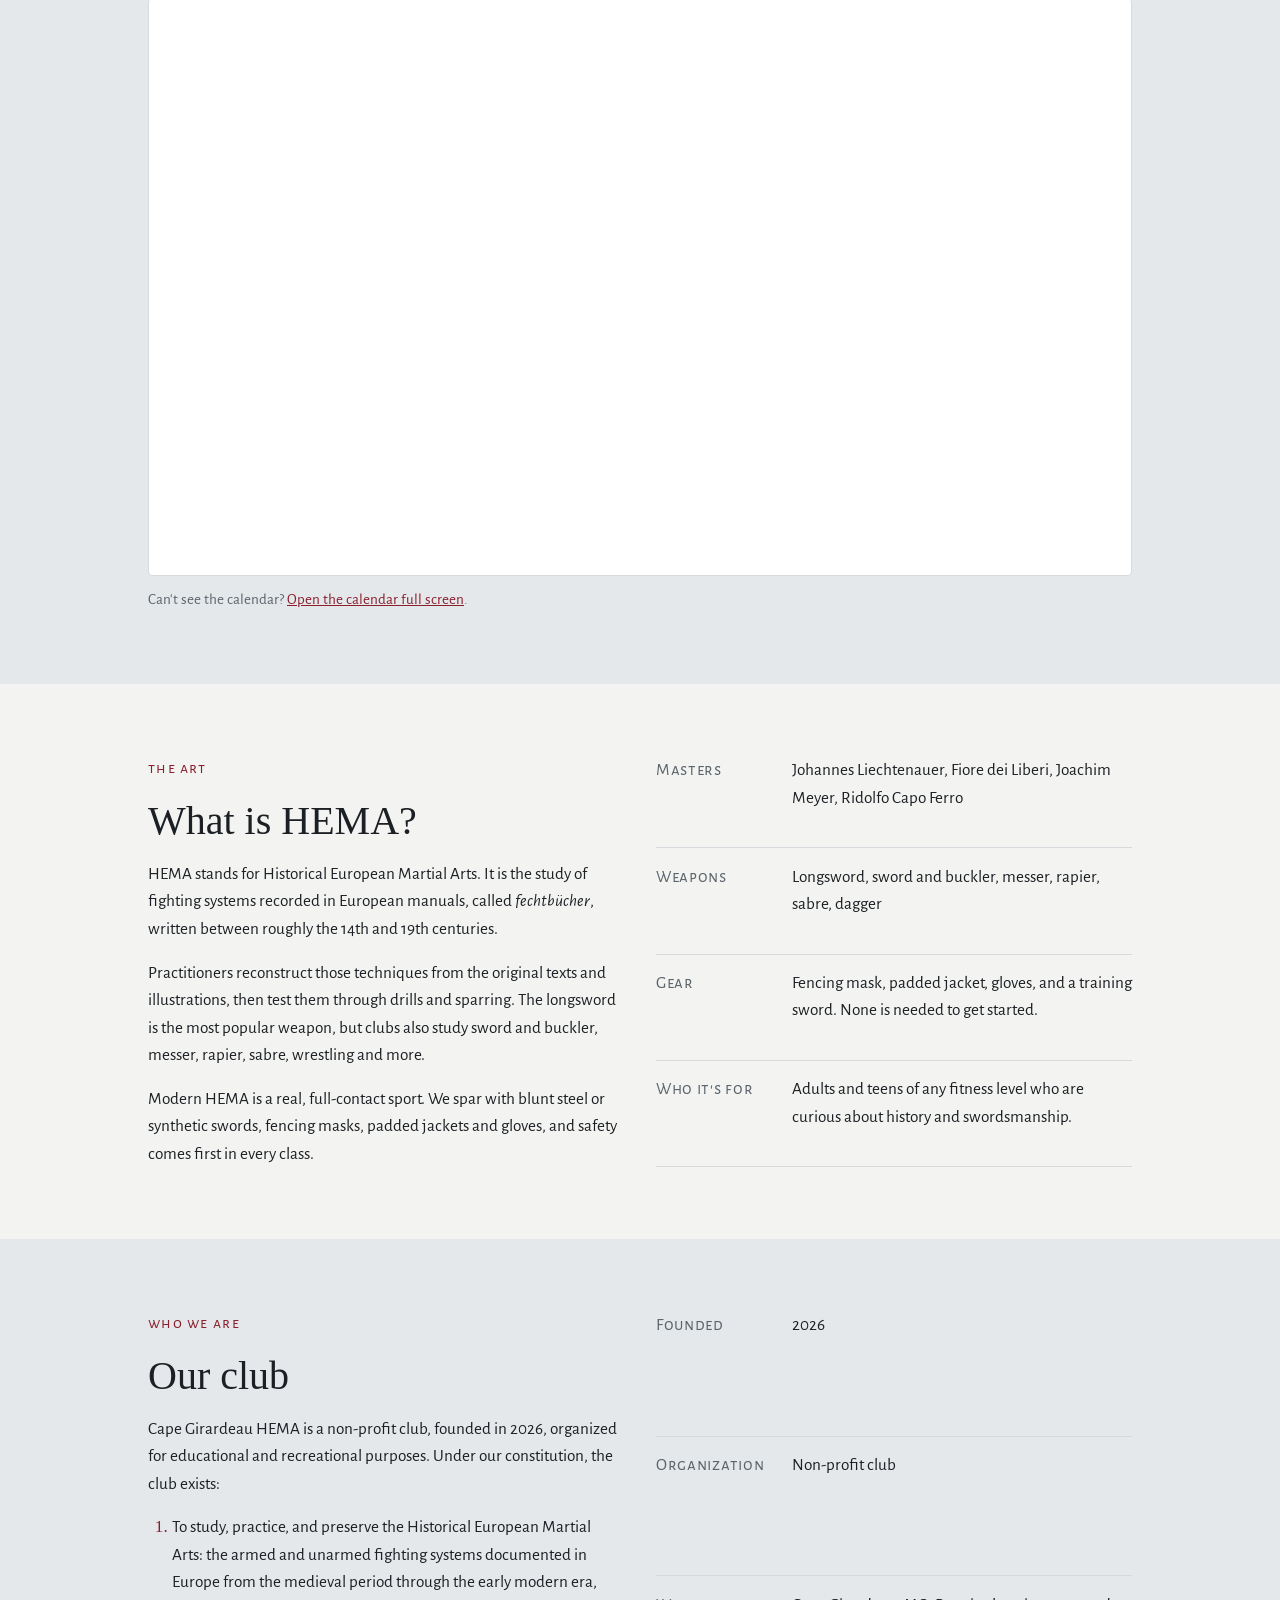
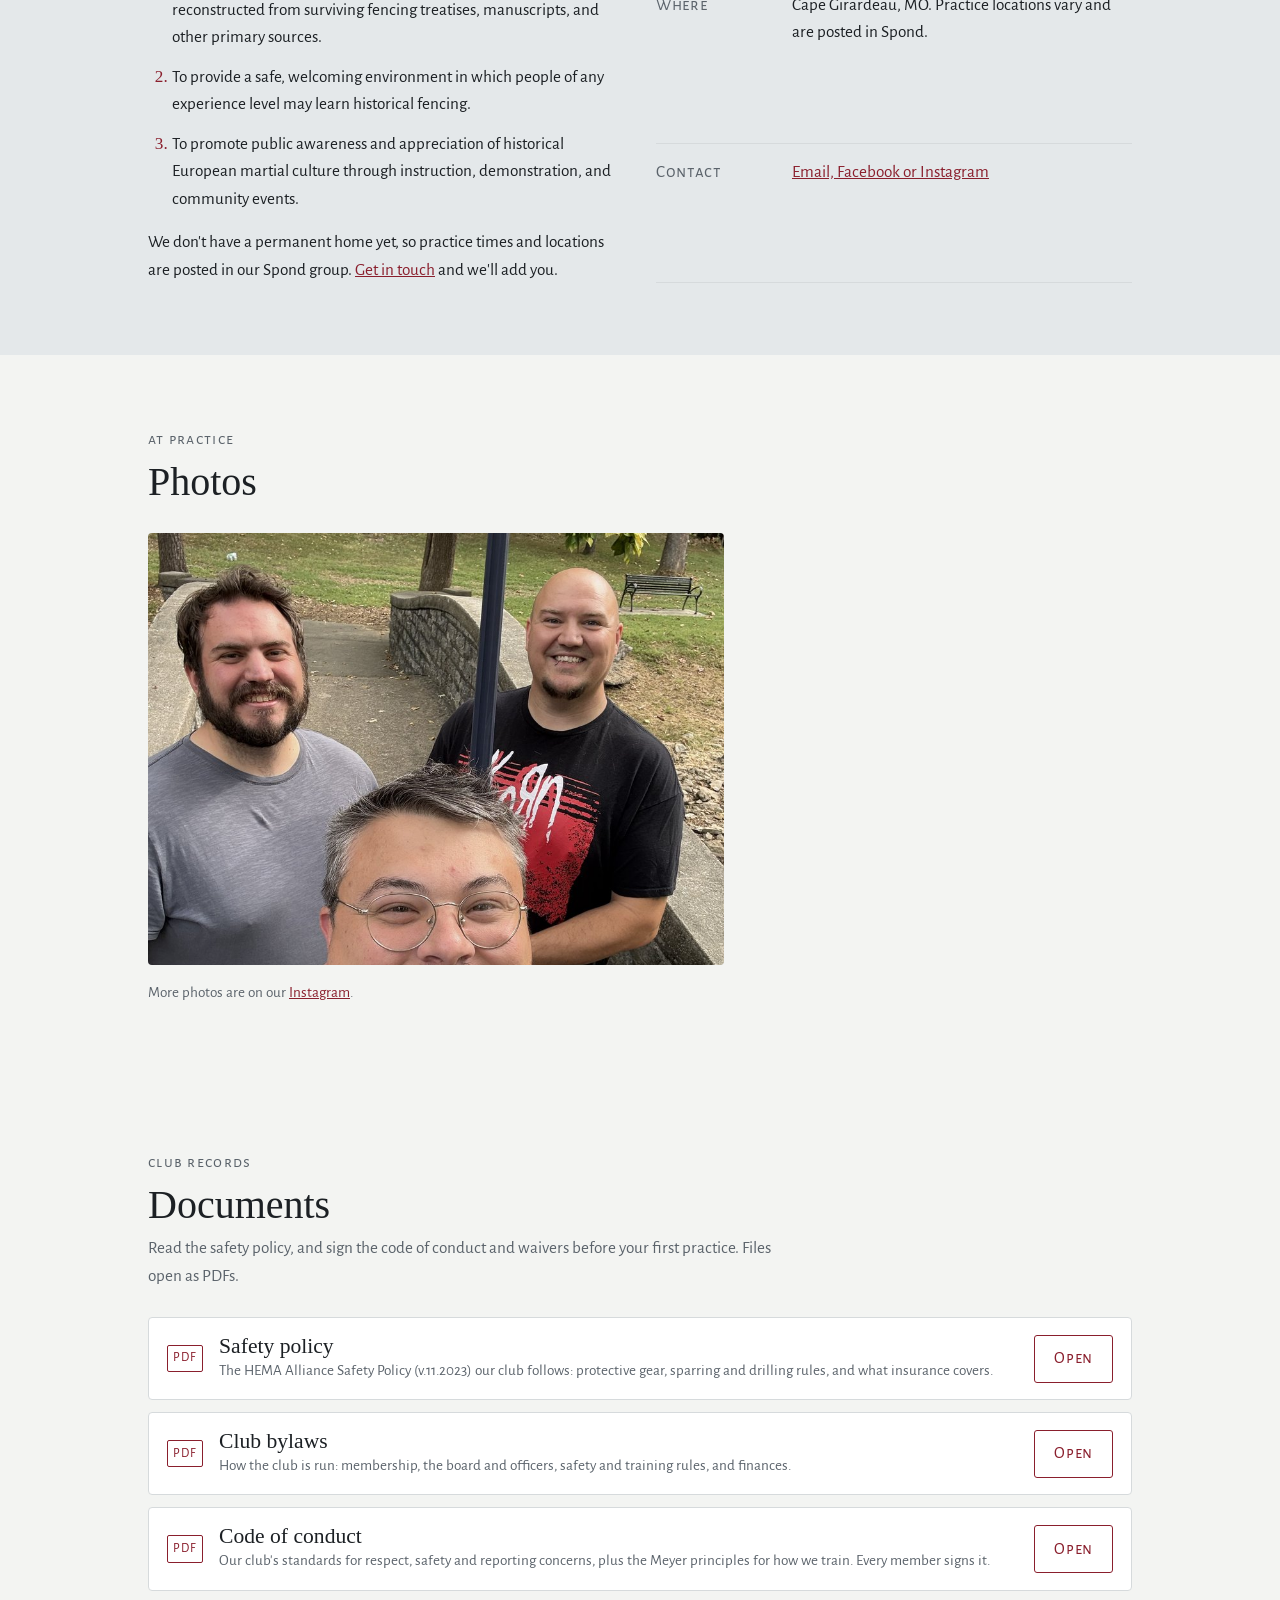
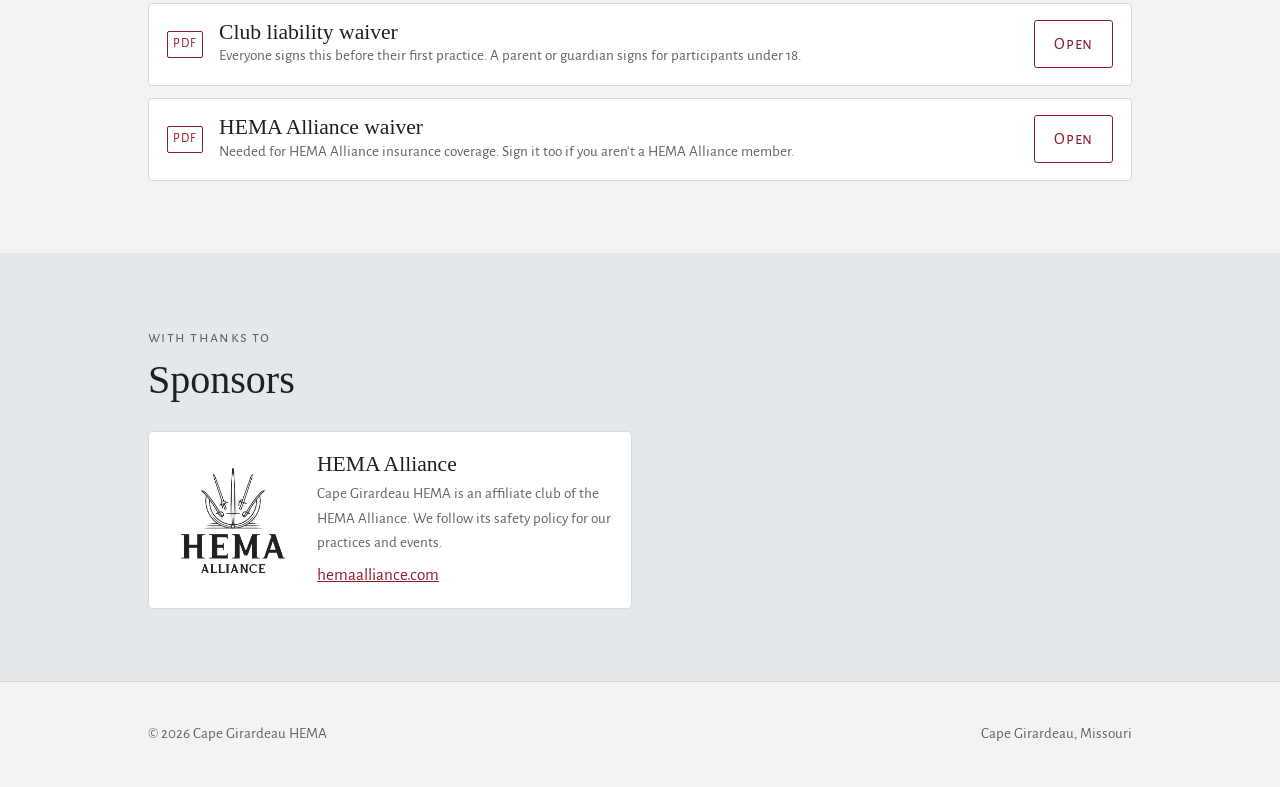
==== commit 87c46d31: "Add the club bylaws to Documents Co-Authored-By: Claude Opus 5.5 (1M context) <noreply@anthropic.com" ====
--- a/index.html
+++ b/index.html
@@ -167,10 +167,8 @@
       </li>
       <li class="doc">
         <span class="icon">PDF</span>
-        <div><h3>Club bylaws</h3><p class="desc">How the club is organized, membership, officers and voting.</p></div>
-        <span class="placeholder">coming soon</span>
-        <!-- When the PDF is ready, replace the span above with:
-             <a class="btn btn-secondary" href="documents/bylaws.pdf" target="_blank" rel="noopener">Open</a> -->
+        <div><h3>Club bylaws</h3><p class="desc">How the club is run: membership, the board and officers, safety and training rules, and finances.</p></div>
+        <a class="btn btn-secondary" href="documents/bylaws.pdf" target="_blank" rel="noopener">Open</a>
       </li>
       <li class="doc">
         <span class="icon">PDF</span>
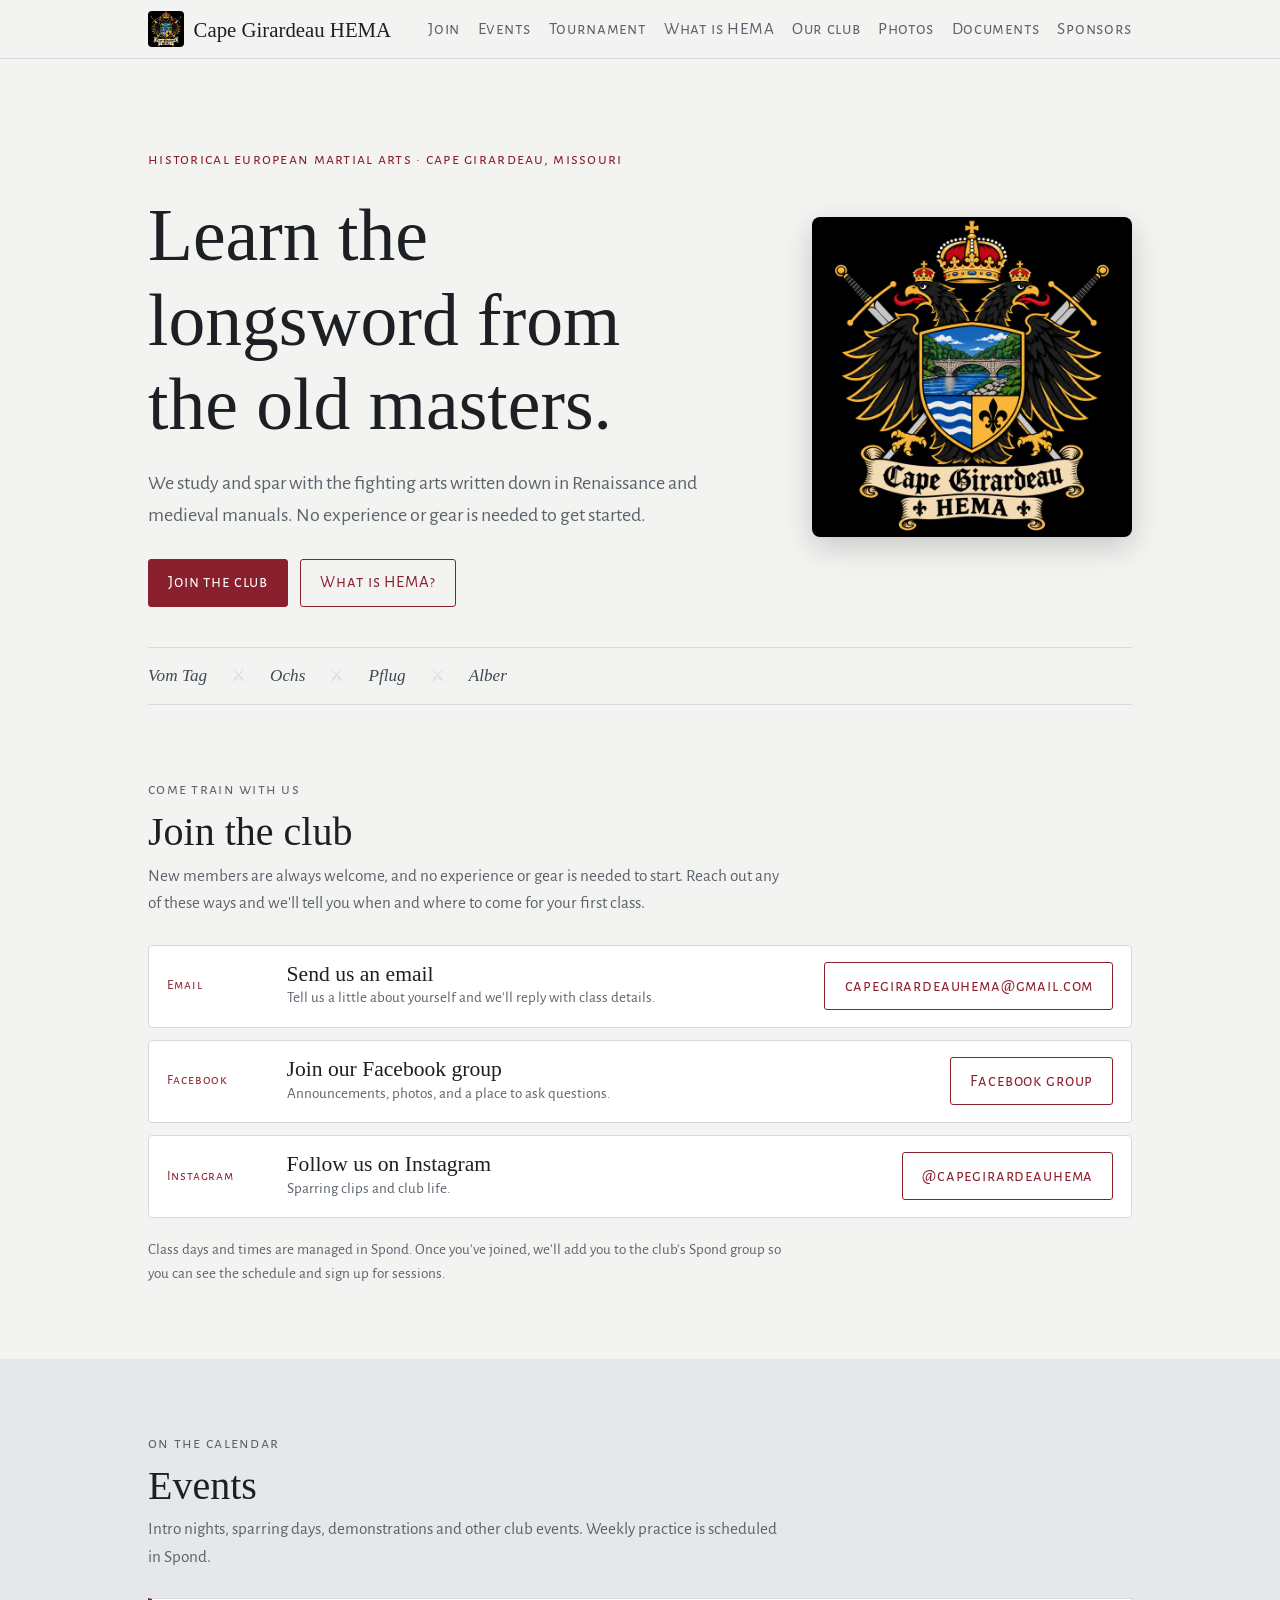
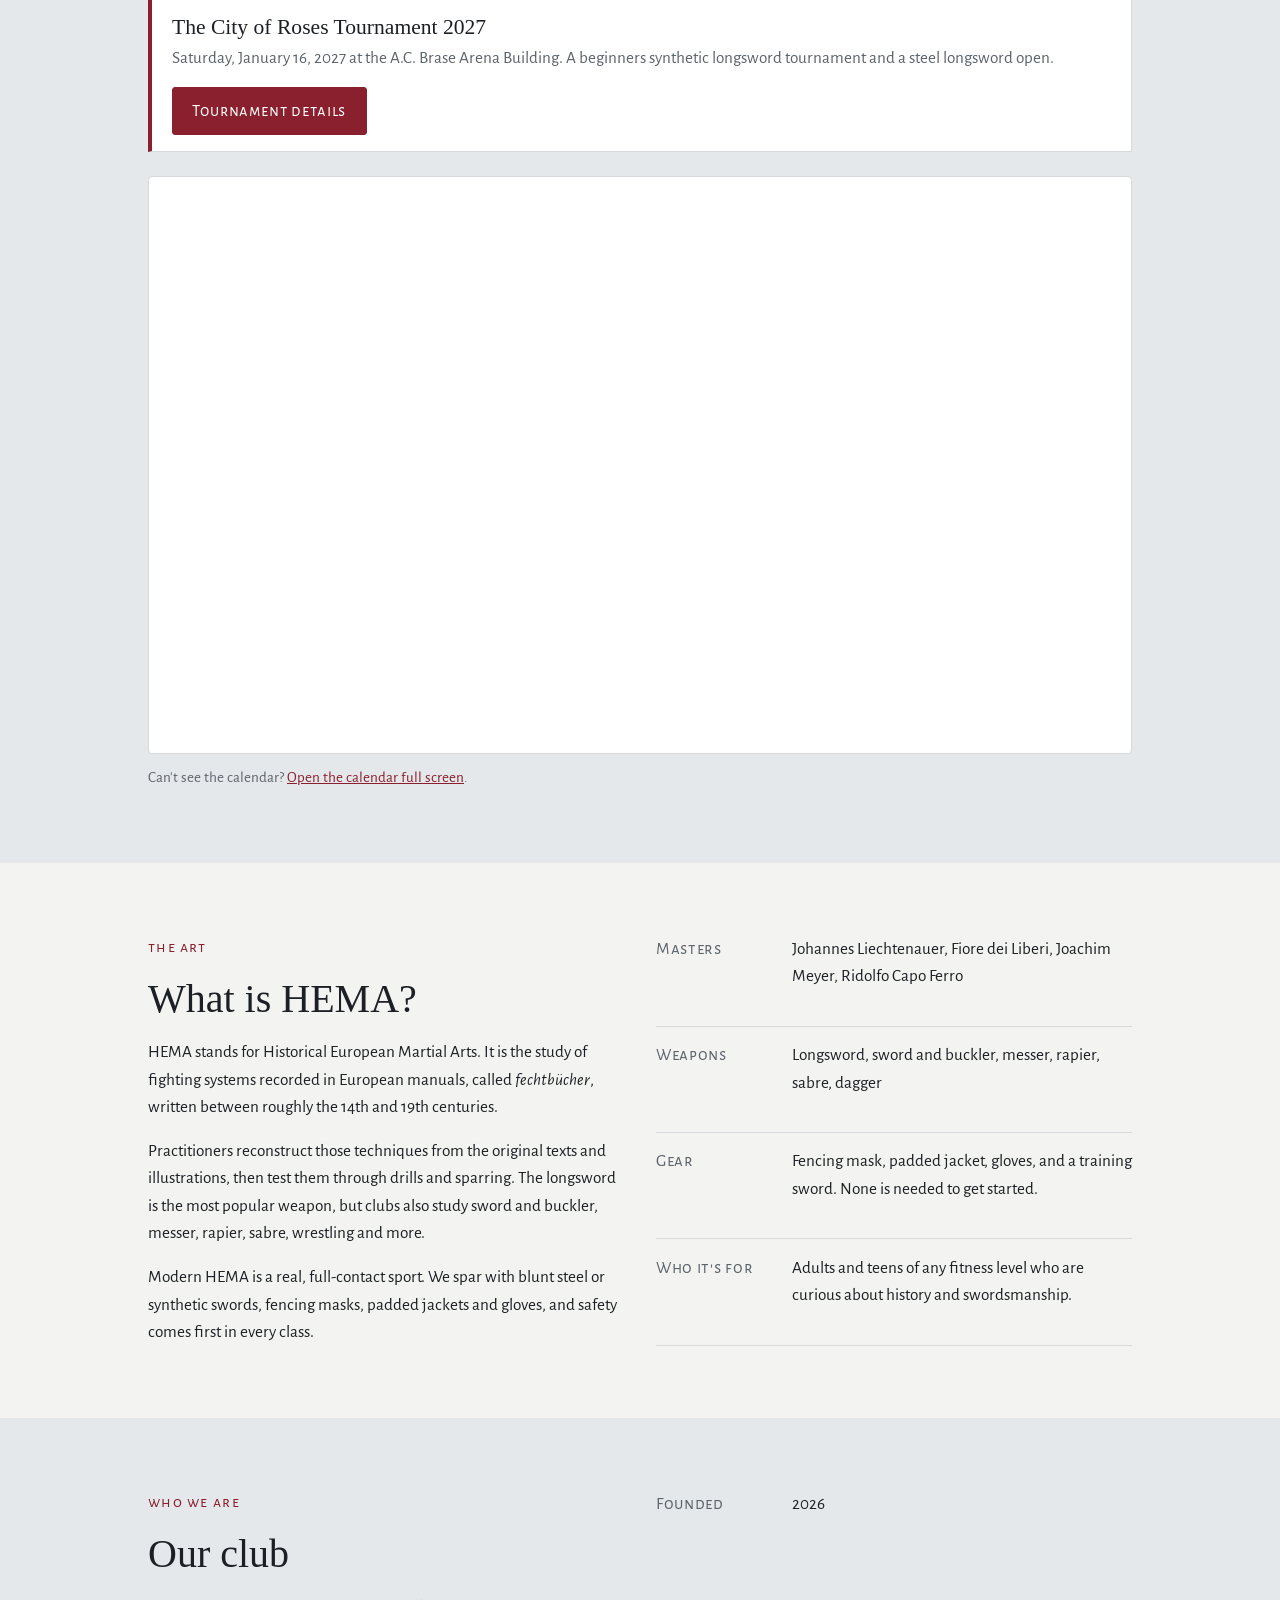
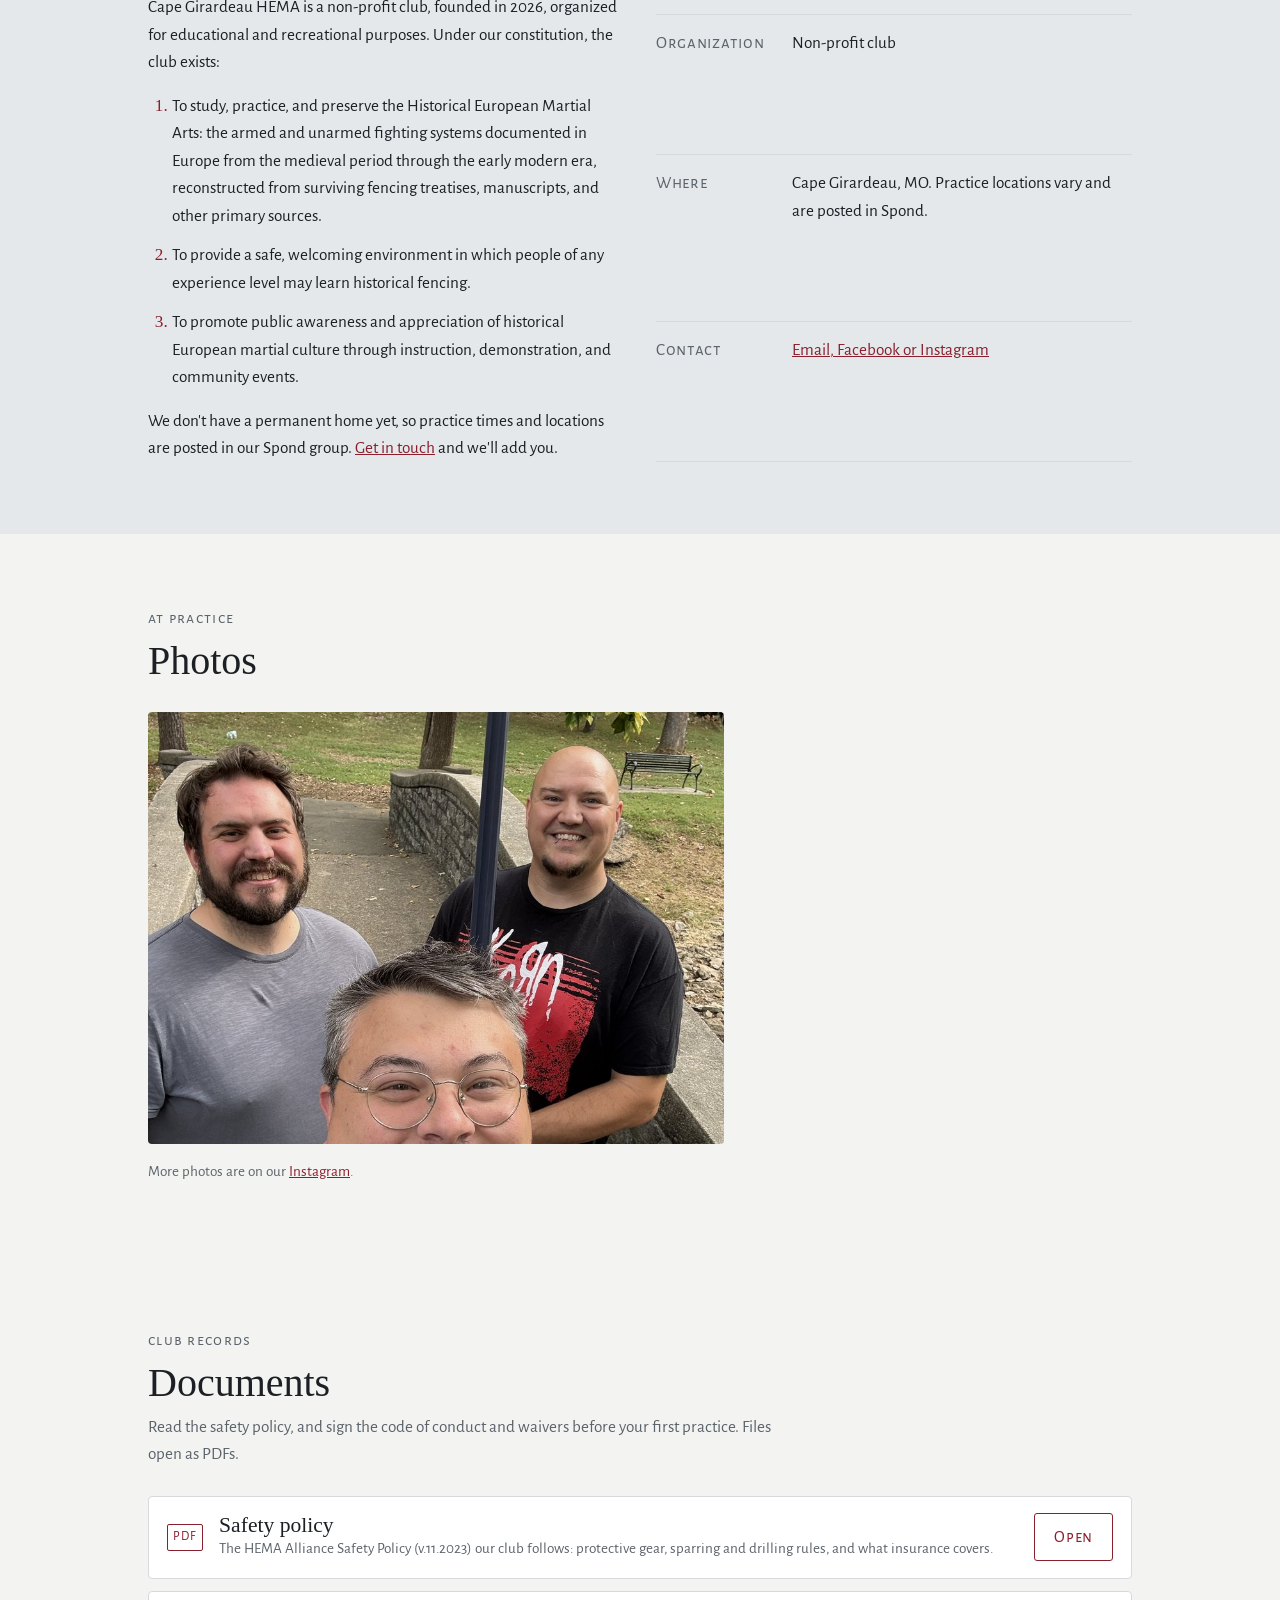
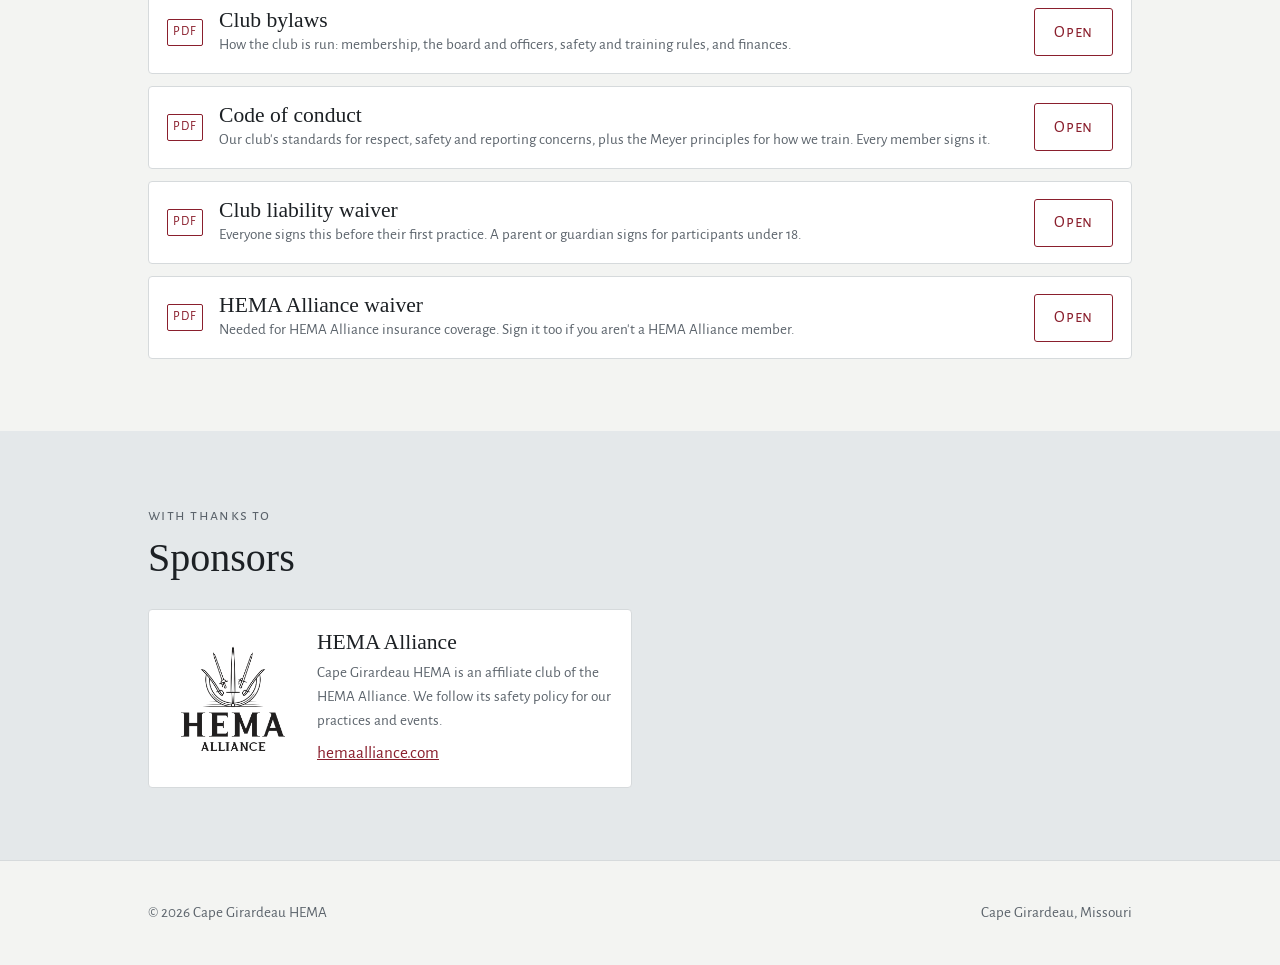
==== commit fec3cf65: "Tournament: show registration as not open yet; link from home page Co-Authored-By: Claude Opus 5.5 (" ====
--- a/index.html
+++ b/index.html
@@ -23,6 +23,7 @@
     <ul>
       <li><a href="#join">Join</a></li>
       <li><a href="#events">Events</a></li>
+      <li><a href="tournament.html">Tournament</a></li>
       <li><a href="#hema">What is HEMA</a></li>
       <li><a href="#club">Our club</a></li>
       <li><a href="#photos">Photos</a></li>
@@ -87,6 +88,13 @@
       <p class="eyebrow">on the calendar</p>
       <h2>Events</h2>
       <p>Intro nights, sparring days, demonstrations and other club events. Weekly practice is scheduled in Spond.</p>
+    </div>
+    <div class="event-callout">
+      <div>
+        <h3>The City of Roses Tournament 2027</h3>
+        <p class="desc">Saturday, January 16, 2027 at the A.C. Brase Arena Building. A beginners synthetic longsword tournament and a steel longsword open.</p>
+      </div>
+      <a class="btn btn-primary" href="tournament.html">Tournament details</a>
     </div>
     <div class="calendar">
       <!--CALENDAR-START-->
--- a/assets/styles.css
+++ b/assets/styles.css
@@ -199,3 +199,23 @@
   border: 1.5px dashed var(--line); border-radius: 4px; font-family: var(--font-label); font-size: .85rem; color: var(--muted);
 }
 @media (max-width: 30rem) { .sponsor { grid-template-columns: 1fr; } .sponsor-logo { width: 7rem; } }
+
+/* Tournament page */
+.tourney-facts { grid-template-columns: repeat(auto-fit, minmax(min(100%, 13rem), 1fr)); gap: 1rem 2rem; border-block: 1px solid var(--line); padding-block: 1.25rem; }
+.tourney-facts div { grid-template-columns: 1fr; gap: .2rem; border-bottom: 0; padding-bottom: 0; }
+.tourney-events { display: grid; gap: 1.25rem; grid-template-columns: repeat(auto-fit, minmax(min(100%, 22rem), 1fr)); }
+.tourney-event { background: var(--surface); border: 1px solid var(--line); border-radius: 4px; padding: 1.5rem; display: grid; gap: .75rem; align-content: start; min-width: 0; }
+.tourney-event .facts div { grid-template-columns: 8rem 1fr; }
+.tourney-note, .register-note { margin-top: 1rem; }
+.register-box { background: var(--surface); border: 1px solid var(--line); border-radius: 4px; overflow: hidden; }
+.register-form { display: block; width: 100%; height: 70rem; border: 0; background: #ffffff; }
+.register-slot { padding: 3rem 1.5rem; text-align: center; color: var(--muted); display: grid; gap: .5rem; justify-items: center; }
+.register-slot strong { font-family: var(--font-display); font-weight: 400; font-size: 1.4rem; color: var(--ink); }
+@media (max-width: 30rem) { .tourney-event .facts div { grid-template-columns: 1fr; gap: .2rem; } }
+.event-pick { border: 0; margin: 0; padding: 0; display: grid; gap: .5rem; }
+.event-pick legend { margin-bottom: .4rem; }
+.form-status.form-error { color: var(--accent); }
+.btn:disabled { opacity: .6; cursor: not-allowed; }
+.event-callout { display: flex; flex-wrap: wrap; align-items: center; justify-content: space-between; gap: 1rem; background: var(--surface); border: 1px solid var(--line); border-left: 4px solid var(--accent); padding: 1rem 1.25rem; margin-bottom: 1.5rem; }
+.event-callout h3 { margin: 0 0 .25rem; }
+.event-callout .desc { margin: 0; color: var(--muted); }
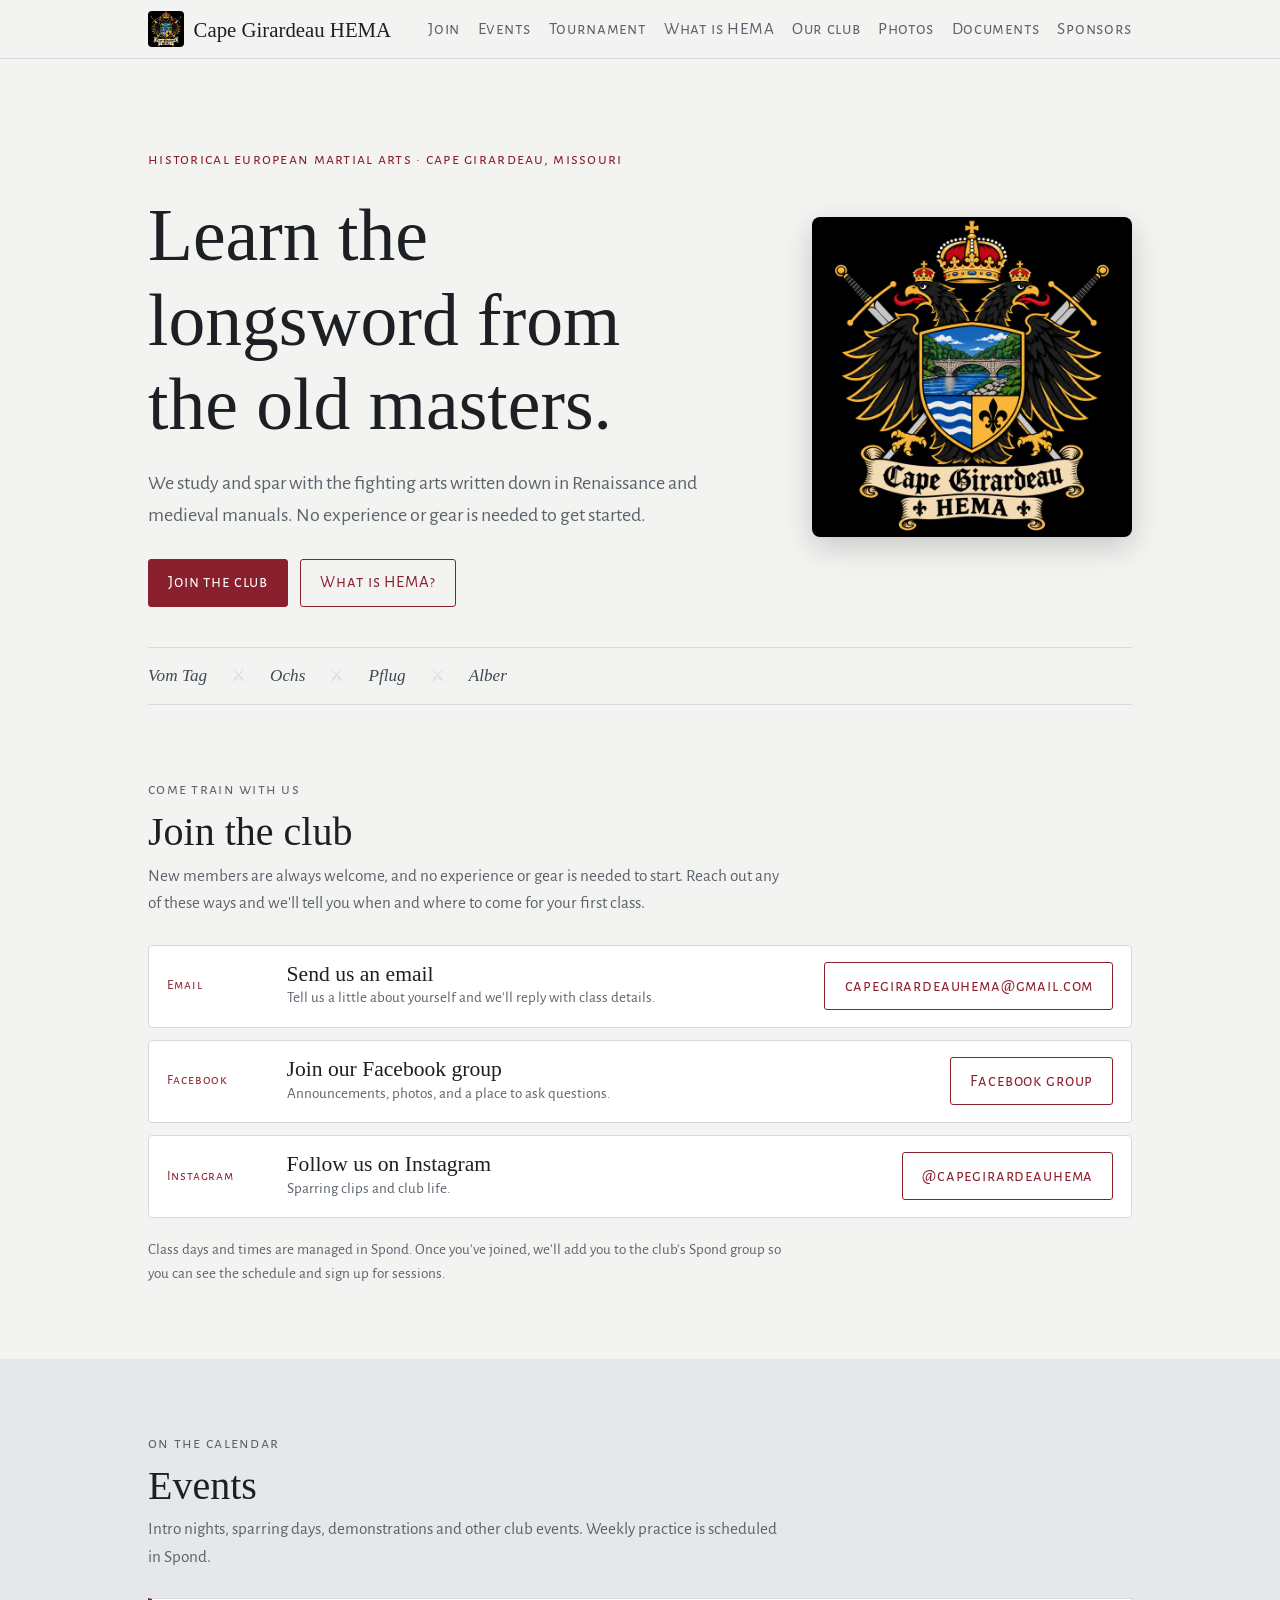
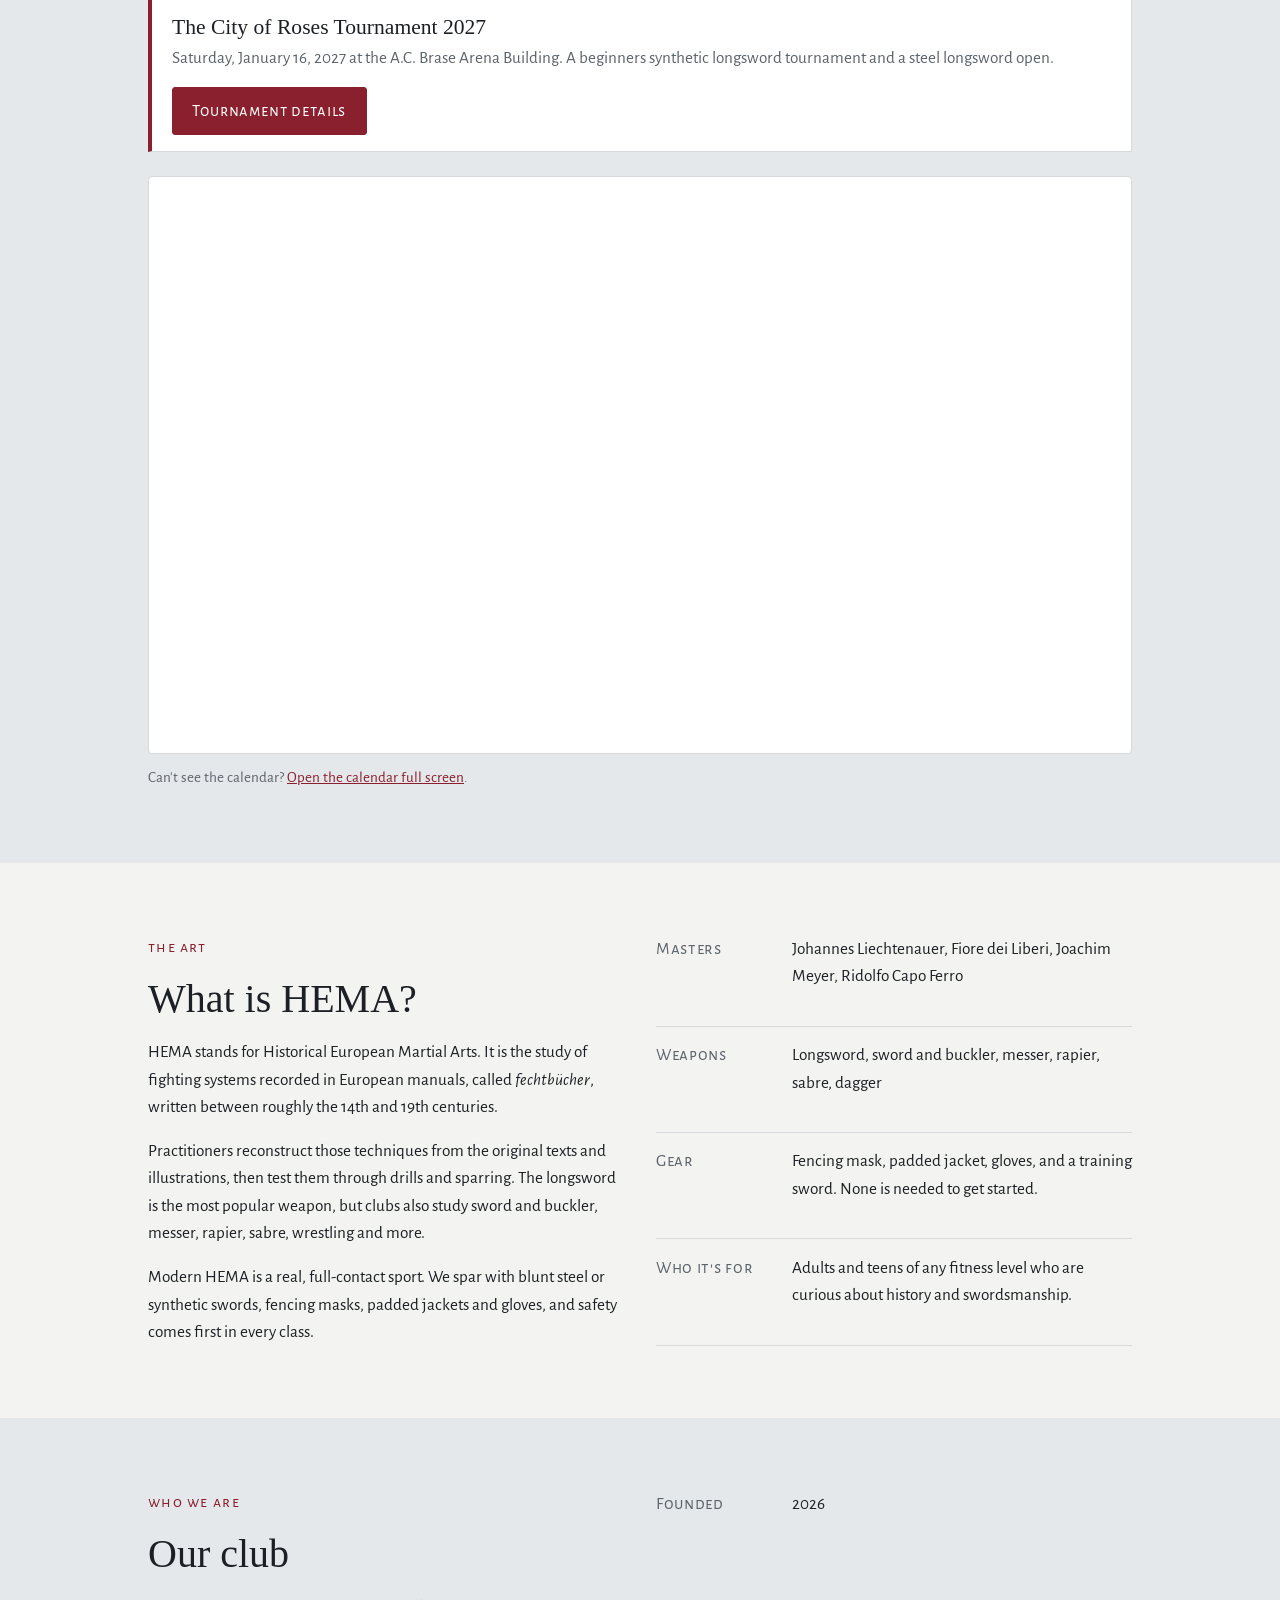
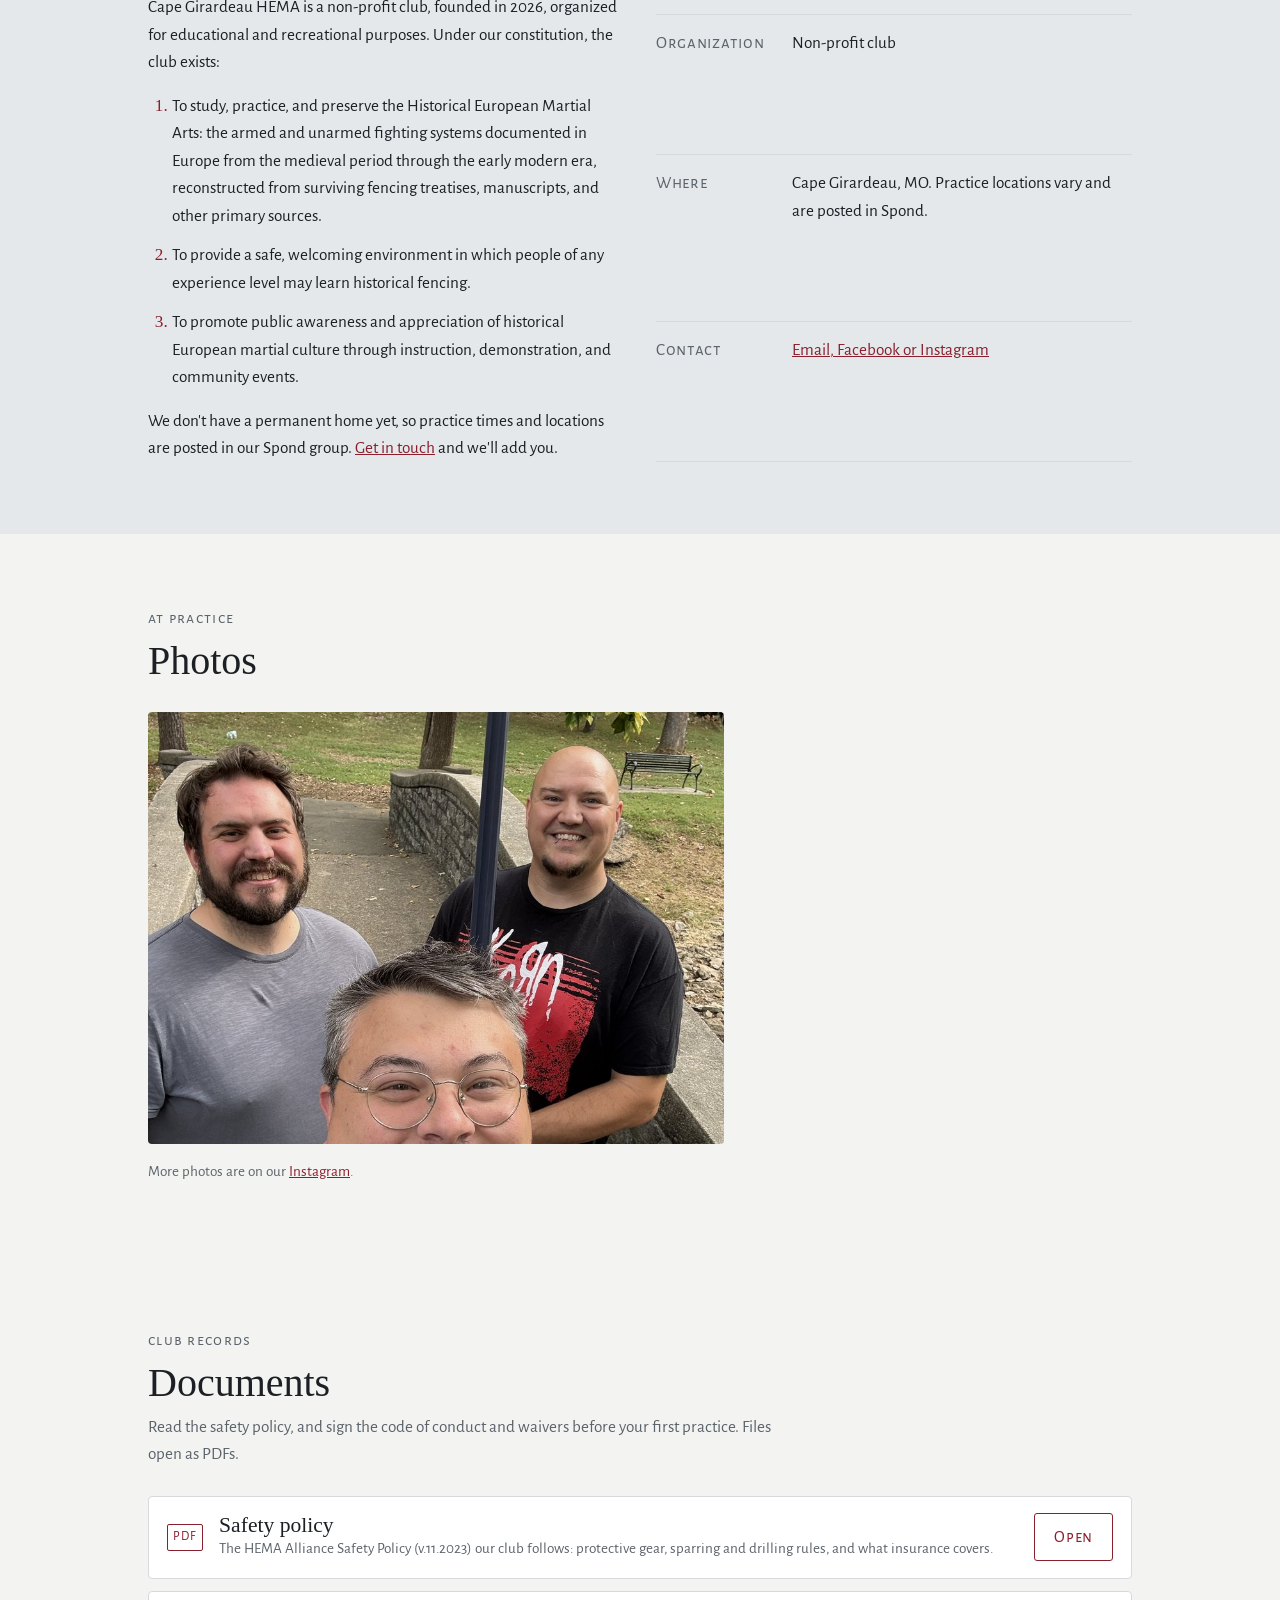
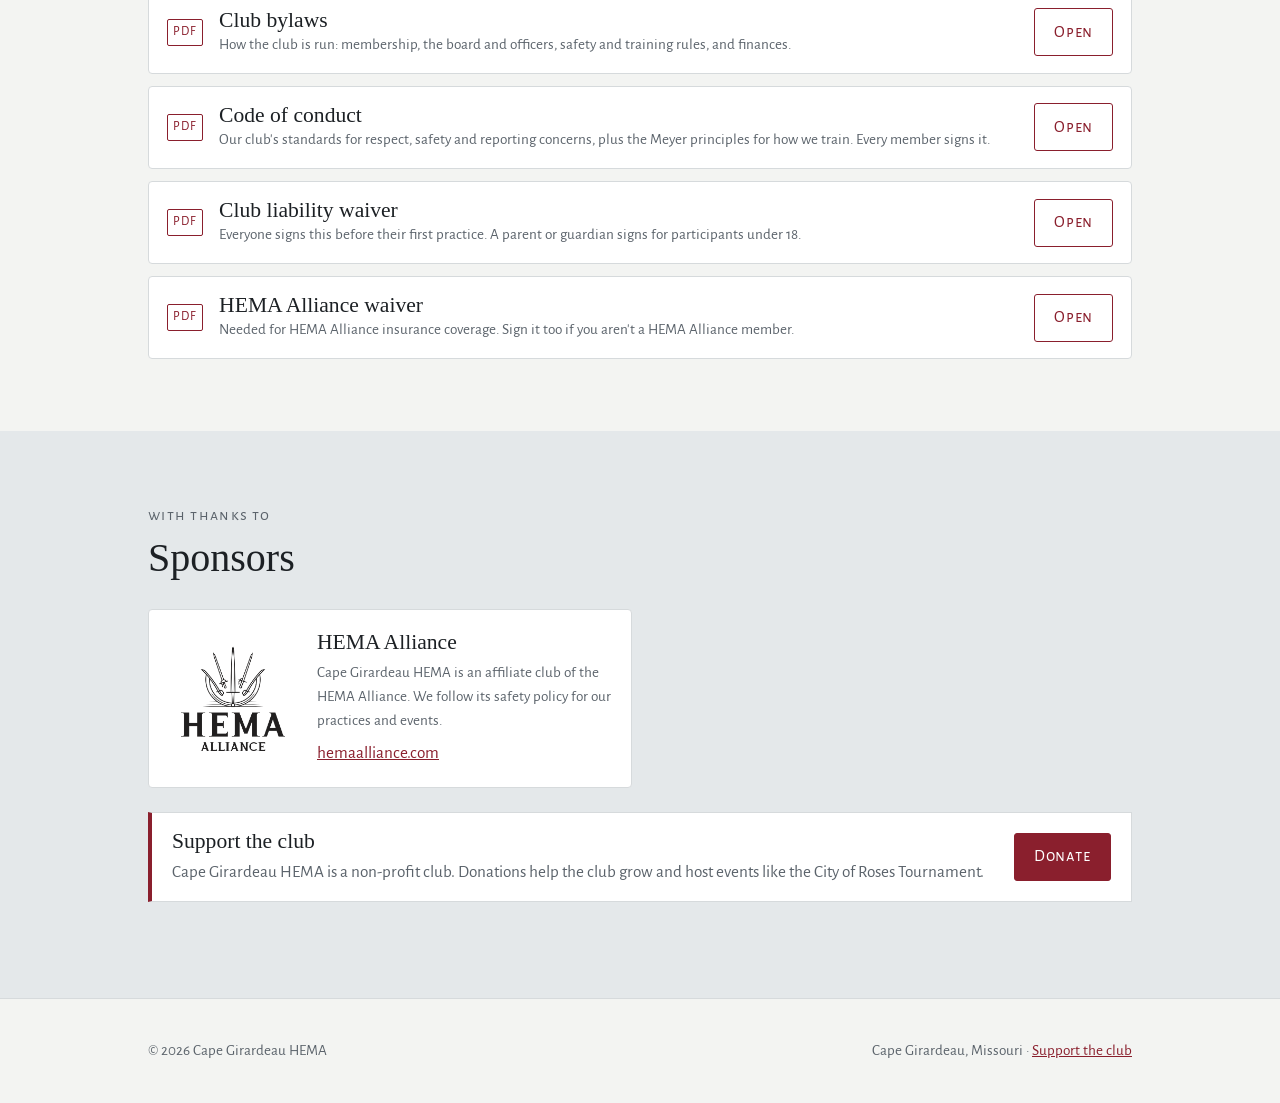
==== commit 39c3038e: "Add Support the club donation link Co-Authored-By: Claude Opus 5.5 (1M context) <noreply@anthropic.c" ====
--- a/index.html
+++ b/index.html
@@ -215,13 +215,20 @@
         </div>
       </li>
     </ul>
+    <div class="event-callout support-club">
+      <div>
+        <h3>Support the club</h3>
+        <p class="desc">Cape Girardeau HEMA is a non-profit club. Donations help the club grow and host events like the City of Roses Tournament.</p>
+      </div>
+      <a class="btn btn-primary" href="https://buy.stripe.com/6oUdR8gDK5PV2EJaPO93y03" rel="noopener">Donate</a>
+    </div>
   </div>
 </section>
 
 <footer>
   <div class="wrap">
     <p>© <span id="year">2026</span> Cape Girardeau HEMA</p>
-    <p>Cape Girardeau, Missouri</p>
+    <p>Cape Girardeau, Missouri · <a href="https://buy.stripe.com/6oUdR8gDK5PV2EJaPO93y03" rel="noopener">Support the club</a></p>
   </div>
 </footer>
 <!--PREVIEW-END-->
--- a/assets/styles.css
+++ b/assets/styles.css
@@ -219,3 +219,12 @@
 .event-callout { display: flex; flex-wrap: wrap; align-items: center; justify-content: space-between; gap: 1rem; background: var(--surface); border: 1px solid var(--line); border-left: 4px solid var(--accent); padding: 1rem 1.25rem; margin-bottom: 1.5rem; }
 .event-callout h3 { margin: 0 0 .25rem; }
 .event-callout .desc { margin: 0; color: var(--muted); }
+[hidden] { display: none !important; }
+.rules-grid { display: grid; gap: 1rem; grid-template-columns: repeat(auto-fit, minmax(min(100%, 22rem), 1fr)); }
+.rule-group { background: var(--surface); border: 1px solid var(--line); padding: 1rem 1.25rem; scroll-margin-top: 6rem; }
+.rule-group h3 { margin: 0 0 .5rem; }
+.rule-group ul { margin: 0; padding-left: 1.1rem; display: grid; gap: .4rem; }
+.rule-group ul ul { margin-top: .4rem; }
+.rule-wide { grid-column: 1 / -1; }
+.rule-group > p { margin: 0 0 .6rem; }
+.support-club { margin-top: 1.5rem; }
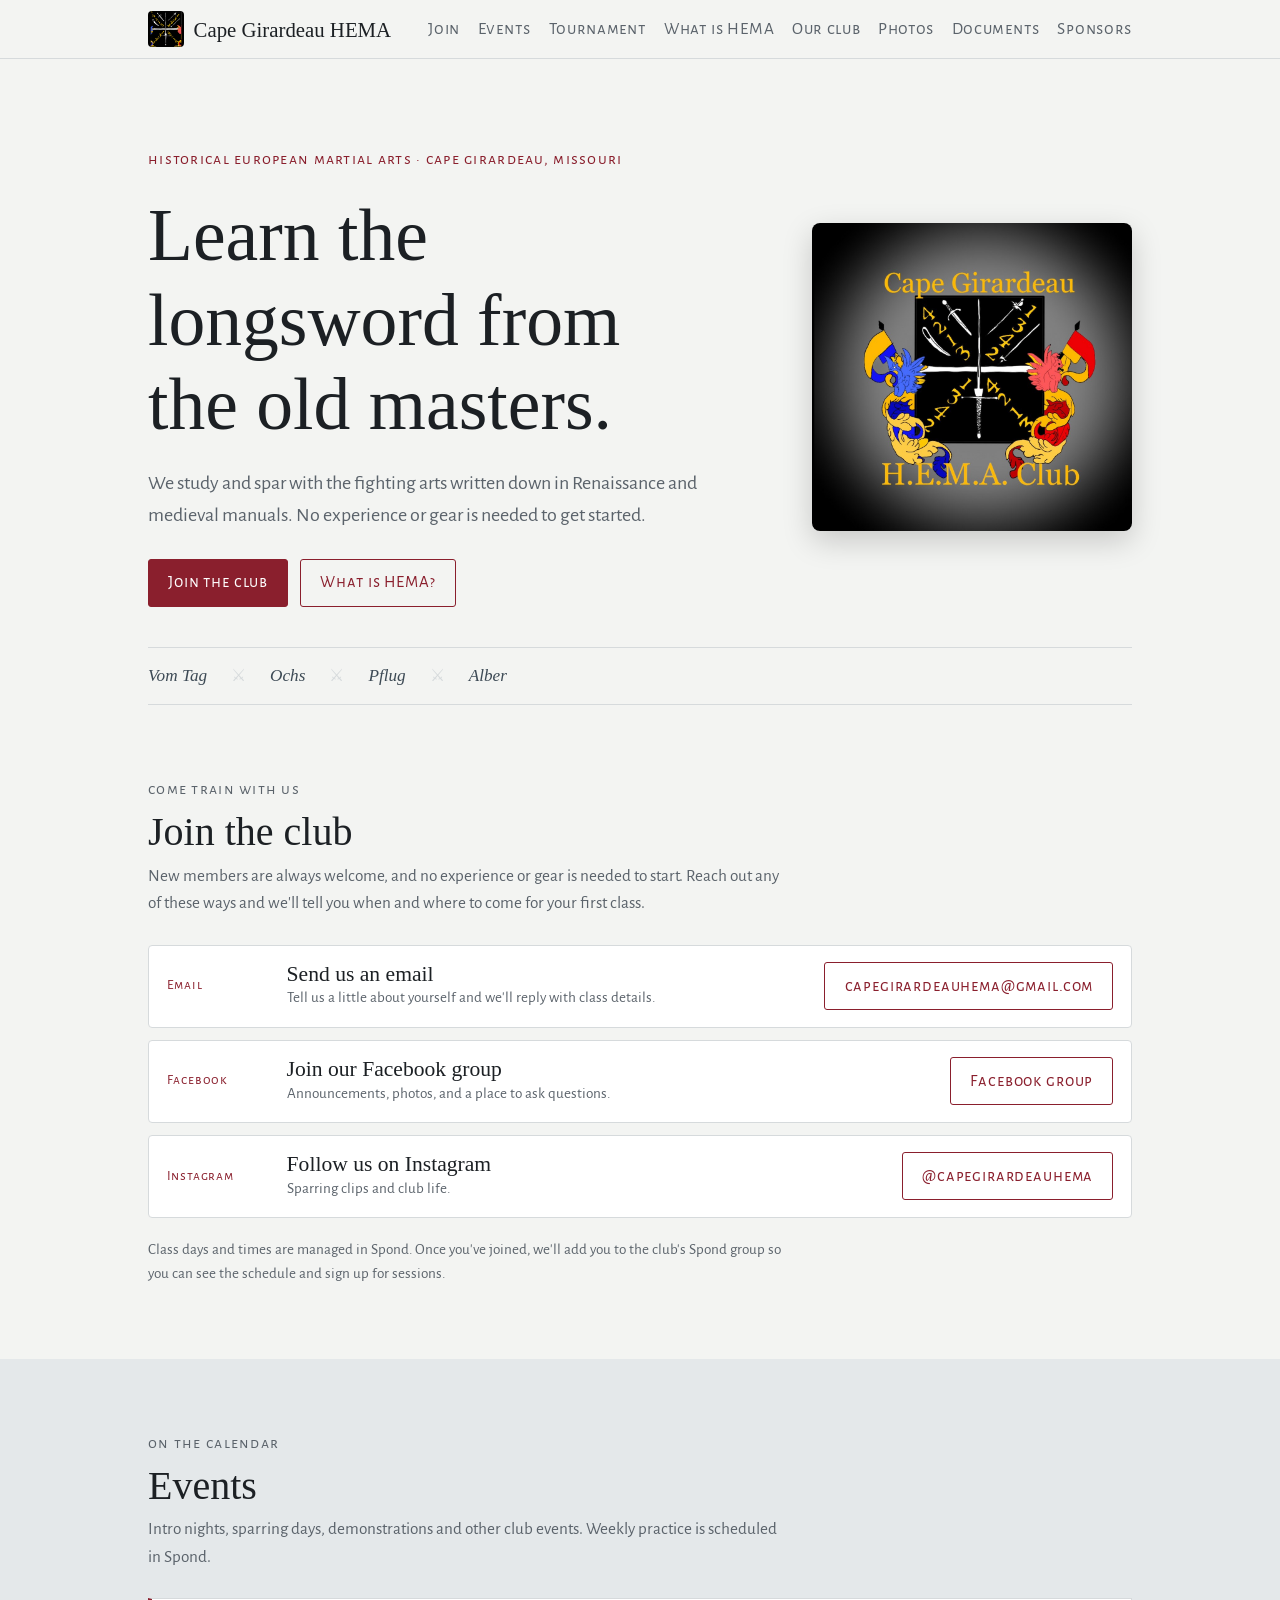
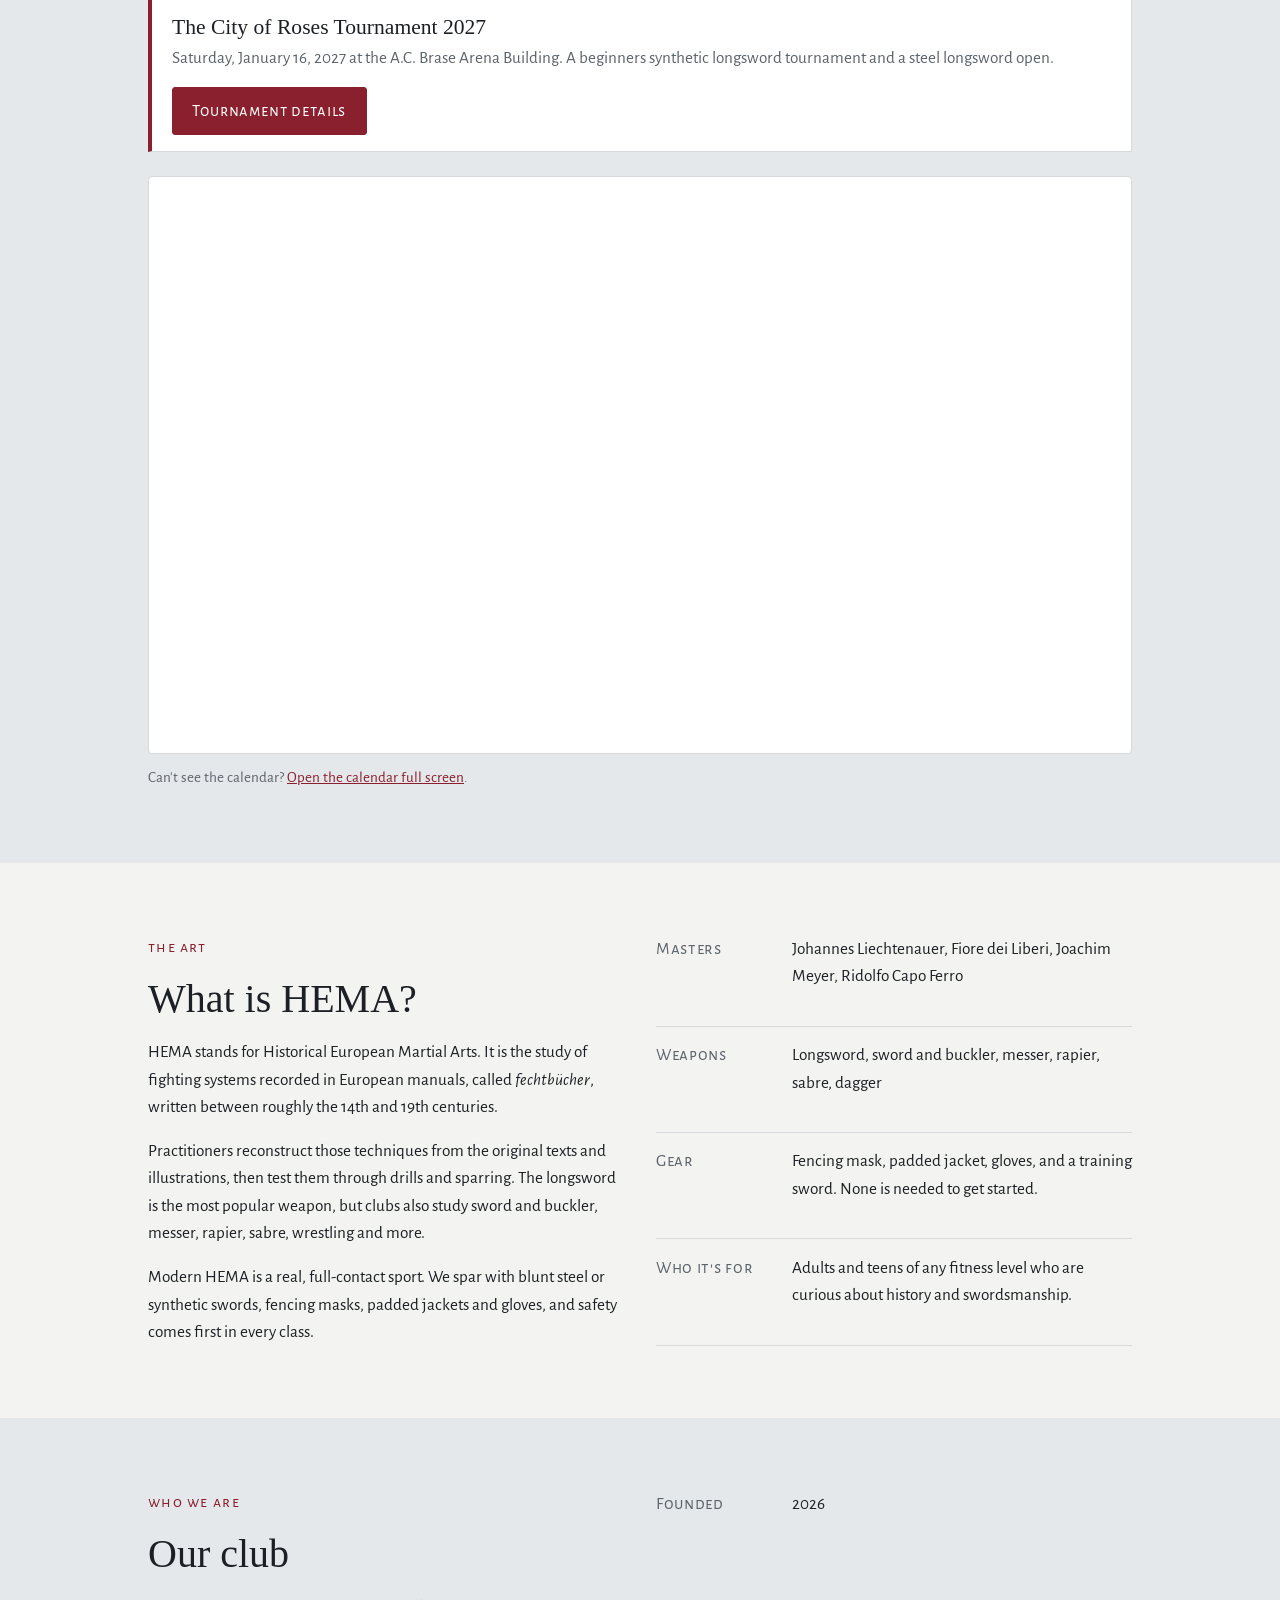
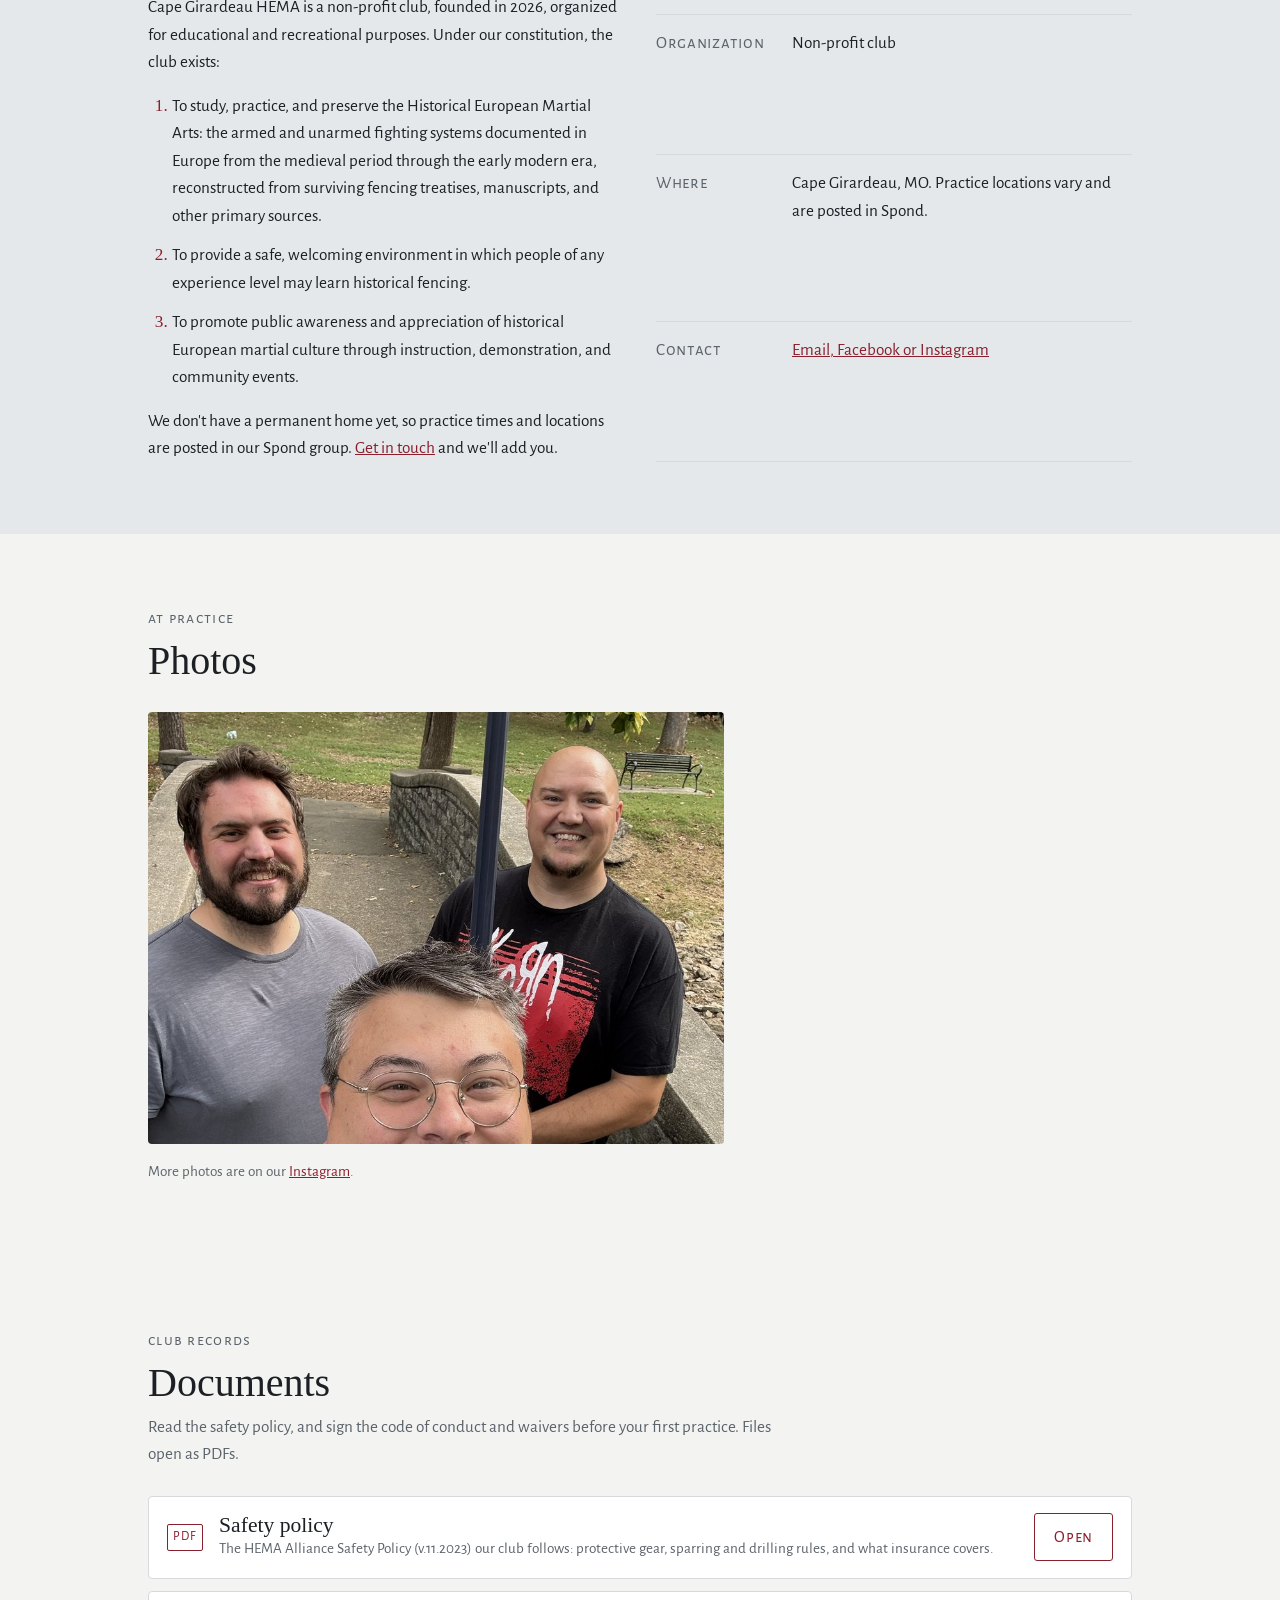
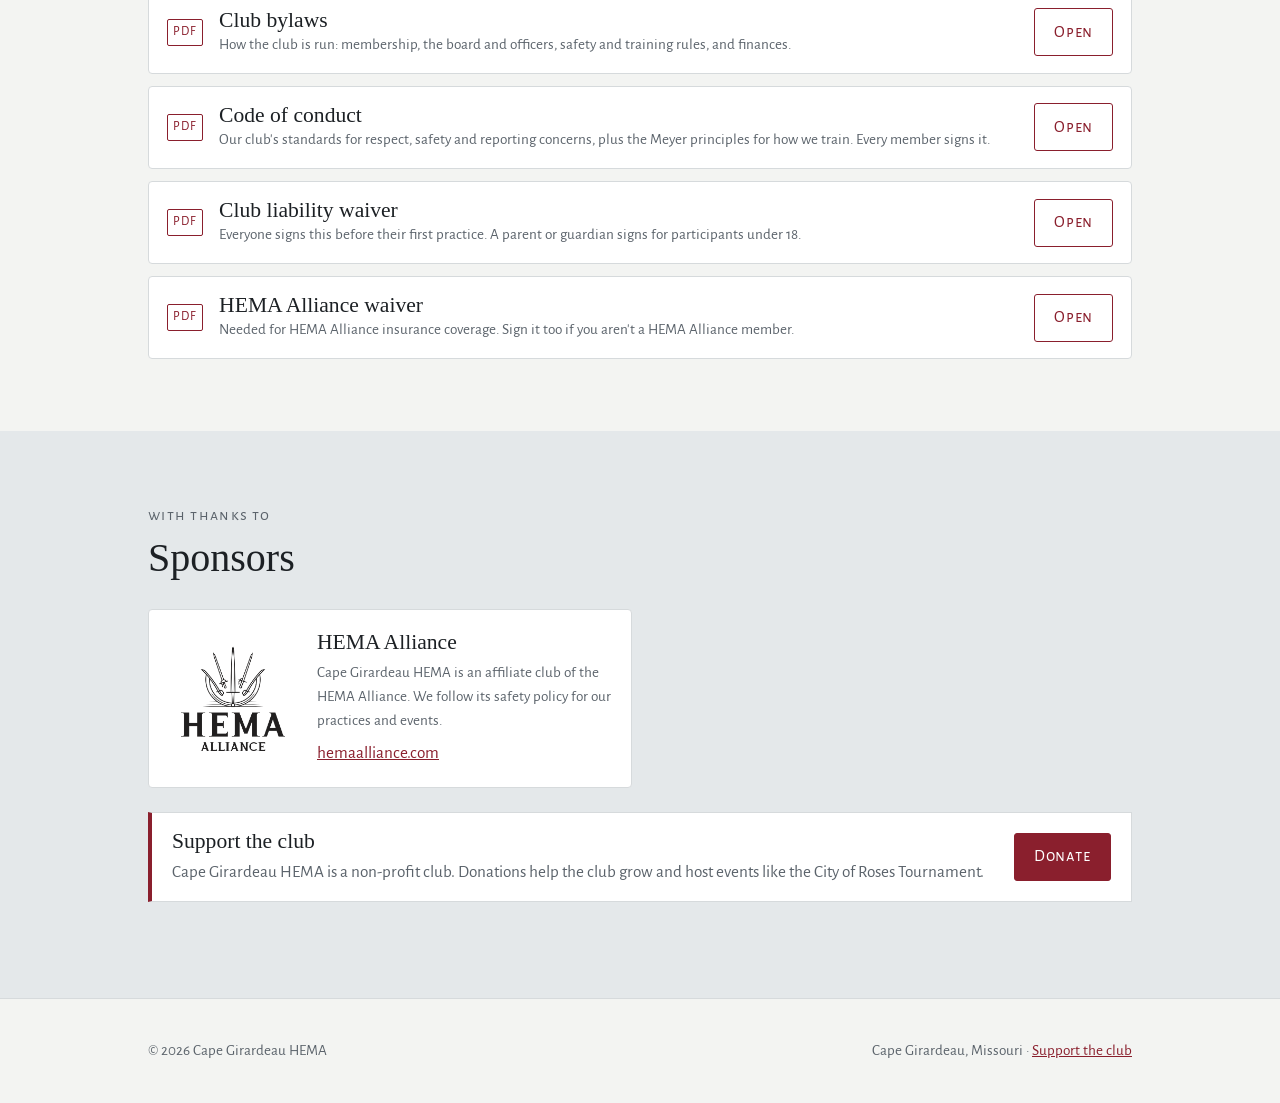
==== commit 9f00560a: "Replace the club logo with the new crest Co-Authored-By: Claude Opus 5.5 (1M context) <noreply@anthr" ====
--- a/index.html
+++ b/index.html
@@ -8,8 +8,8 @@
 <link rel="preconnect" href="https://fonts.googleapis.com">
 <link rel="preconnect" href="https://fonts.gstatic.com" crossorigin>
 <link rel="stylesheet" href="https://fonts.googleapis.com/css2?family=Alegreya+Sans+SC&family=Alegreya+Sans:ital,wght@0,400;0,600;1,400&family=IM+Fell+English:ital@0;1&display=swap">
-<link rel="icon" href="assets/logo-small.png" type="image/png">
-<link rel="apple-touch-icon" href="assets/apple-touch-icon.png">
+<link rel="icon" href="assets/logo-small.png?v=2" type="image/png">
+<link rel="apple-touch-icon" href="assets/apple-touch-icon.png?v=2">
 <link rel="stylesheet" href="assets/styles.css">
 </head>
 <body>
@@ -17,7 +17,7 @@
 <nav class="site-nav" aria-label="Main">
   <div class="wrap">
     <a class="brand" href="#top">
-      <img class="logo" src="assets/logo-small.png" alt="" width="36" height="36">
+      <img class="logo" src="assets/logo-small.png?v=2" alt="" width="36" height="36">
       Cape Girardeau HEMA
     </a>
     <ul>
@@ -44,7 +44,7 @@
       <a class="btn btn-secondary" href="#hema">What is HEMA?</a>
     </div>
     </div>
-    <img class="hero-logo" src="assets/logo.jpg" alt="Cape Girardeau HEMA crest: a crowned double-headed eagle with crossed longswords, holding a shield showing a stone bridge over a river, waves and a fleur-de-lis" width="720" height="720">
+    <img class="hero-logo" src="assets/logo.jpg?v=2" alt="Cape Girardeau H.E.M.A. Club crest: a black shield with crossed swords and numbered cuts, held by a blue griffin and a red griffin with banners" width="1024" height="986">
   </div>
 </header>
 
